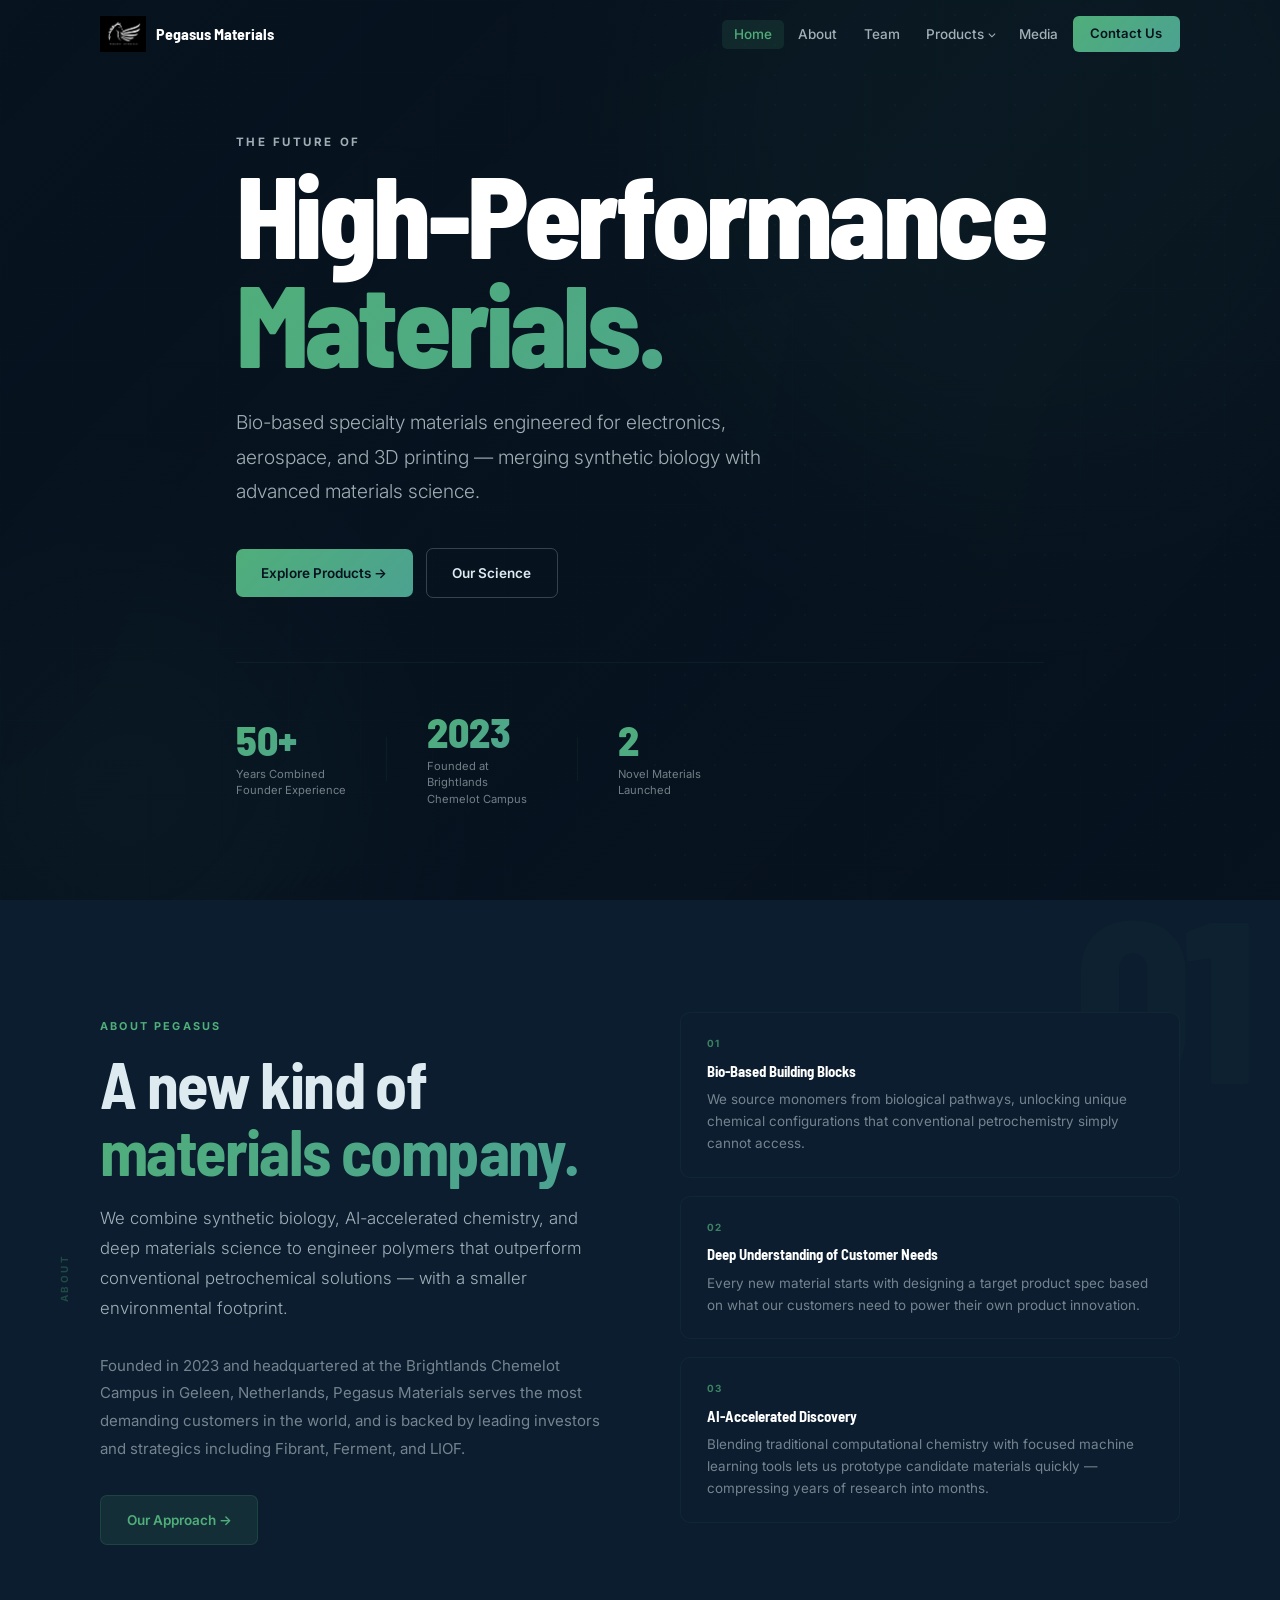
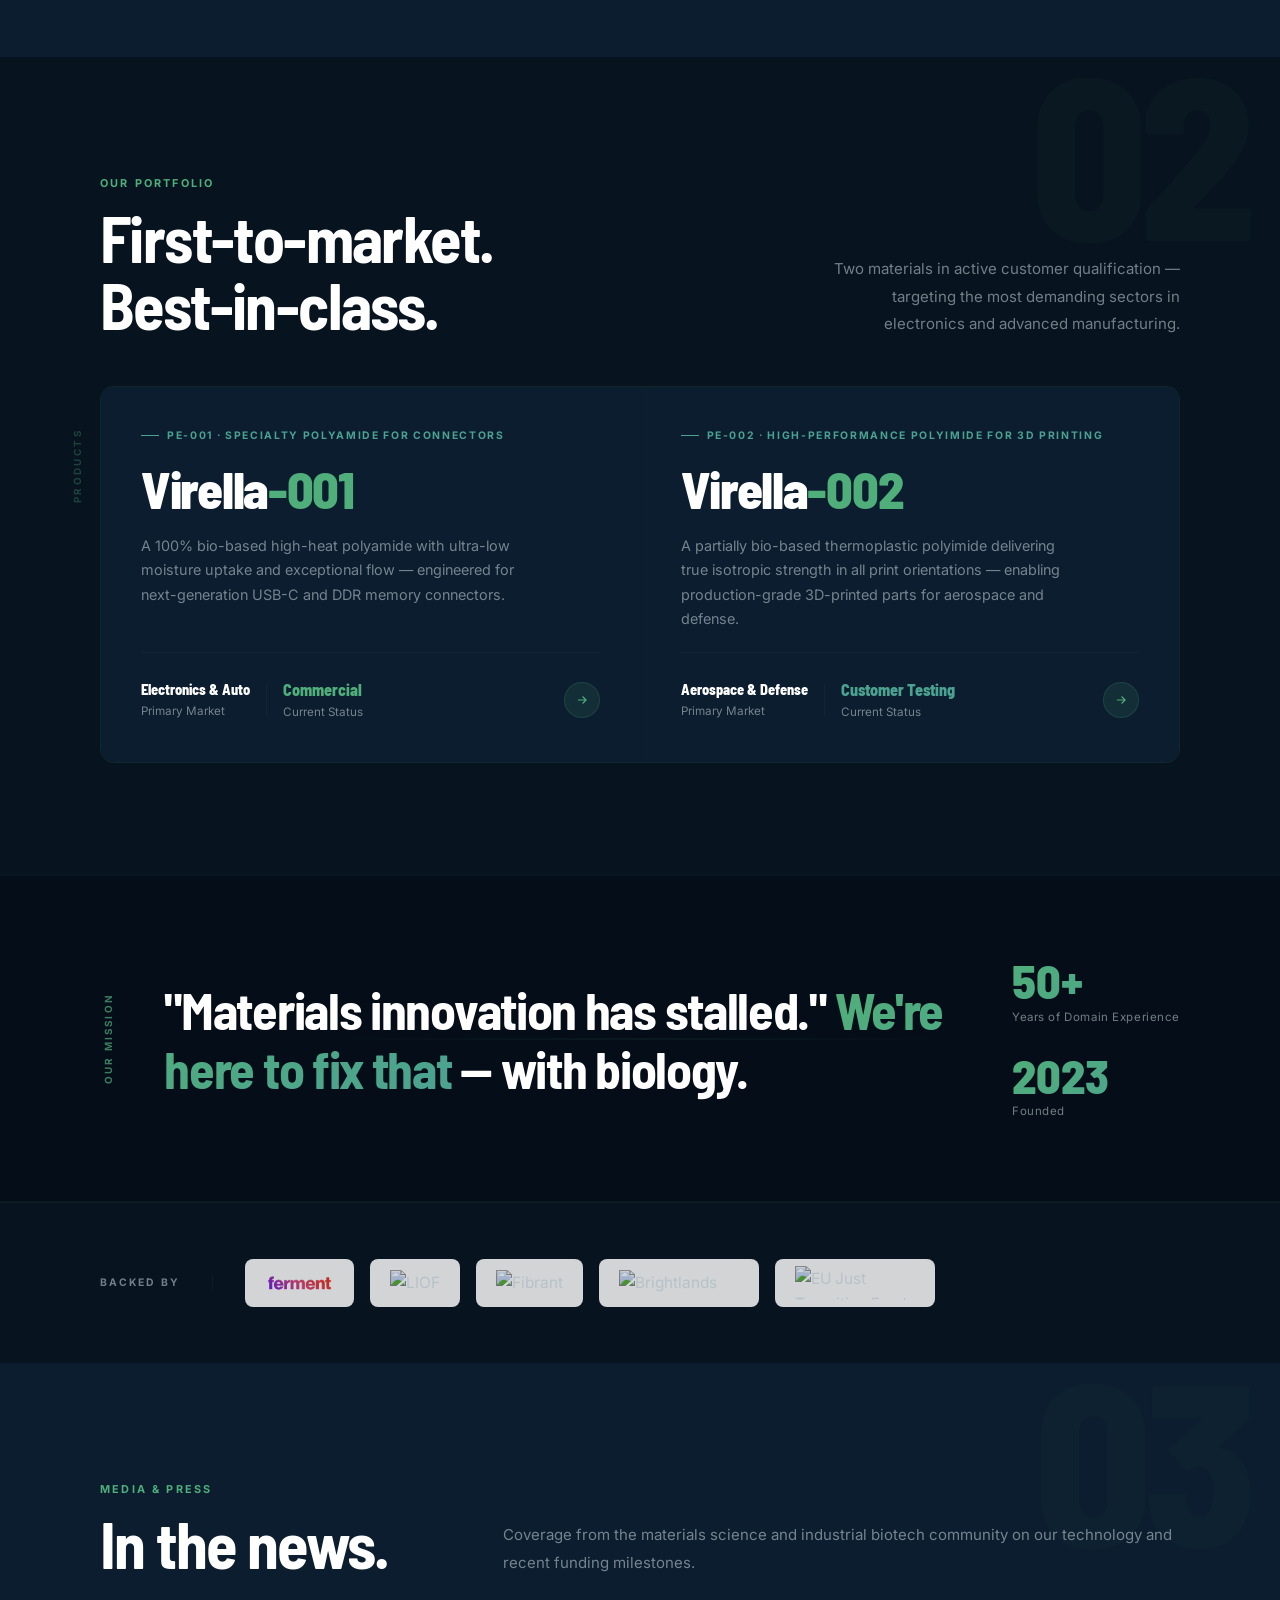
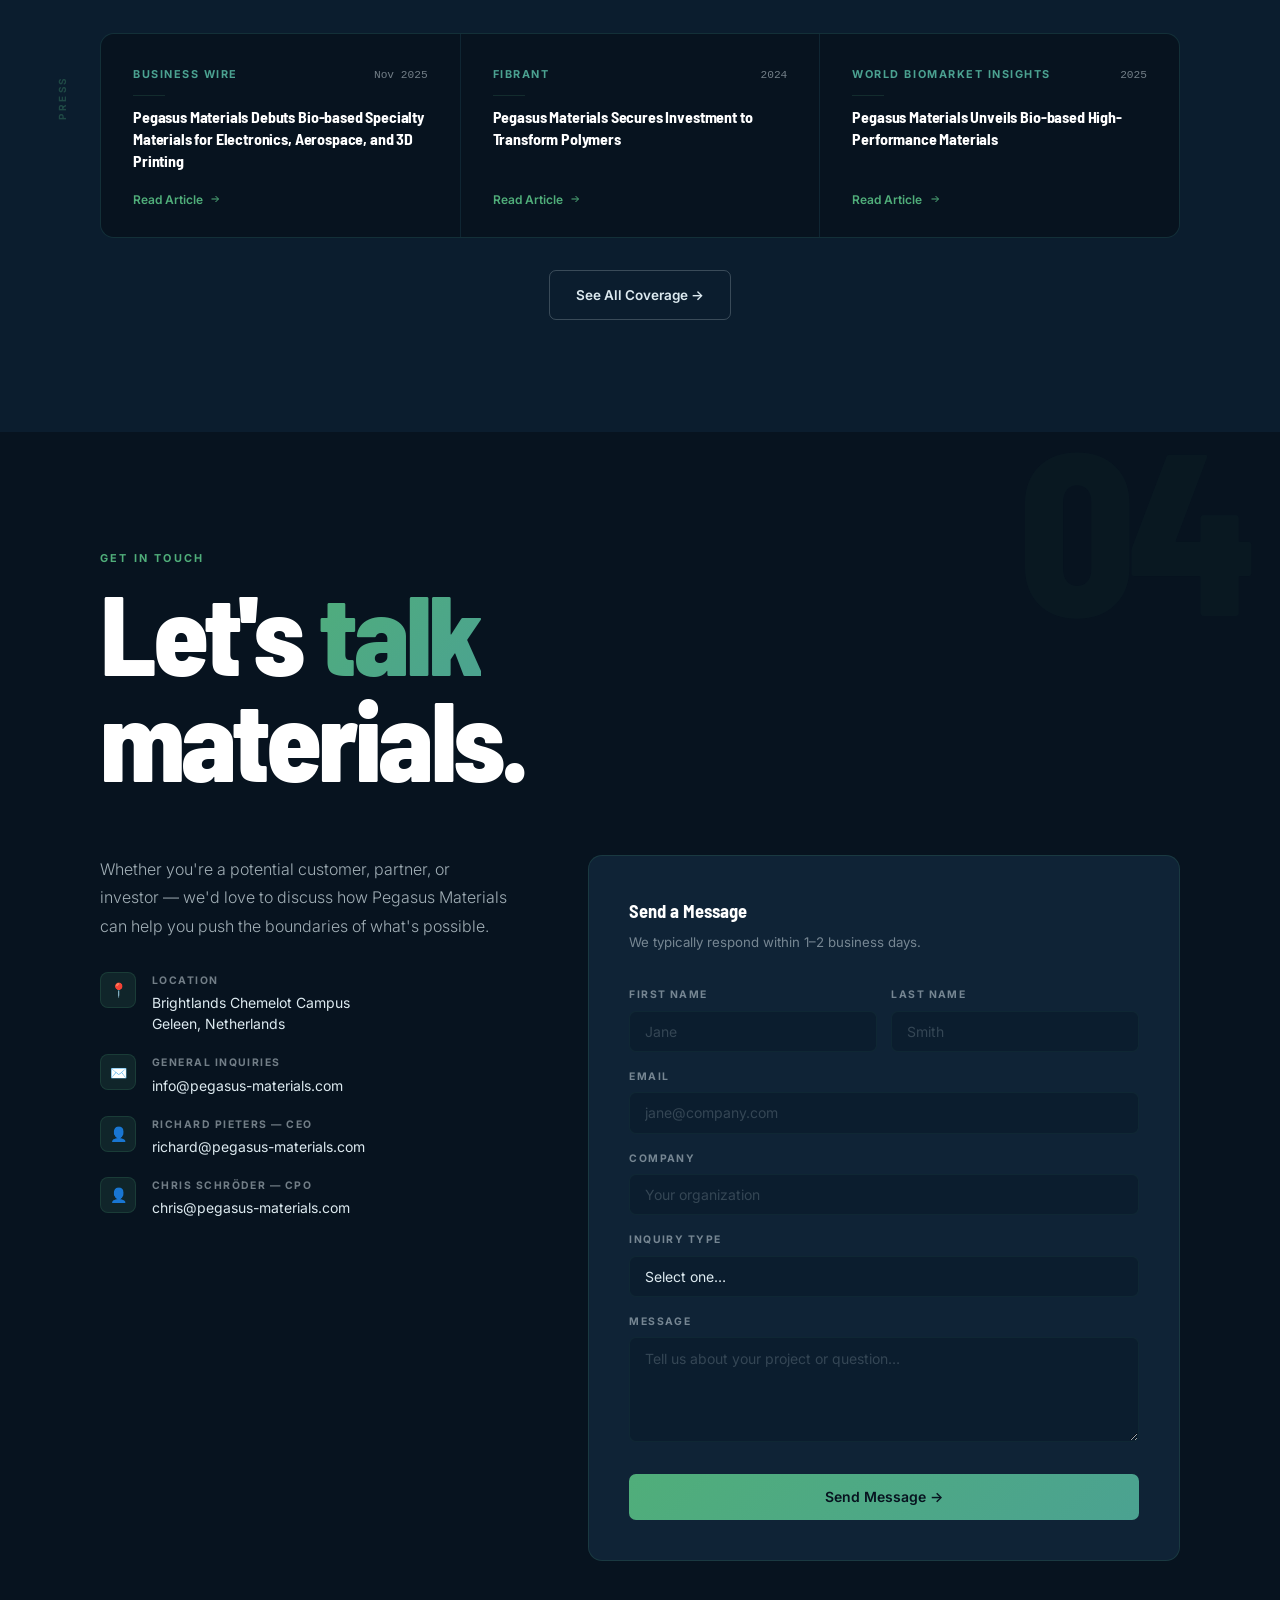
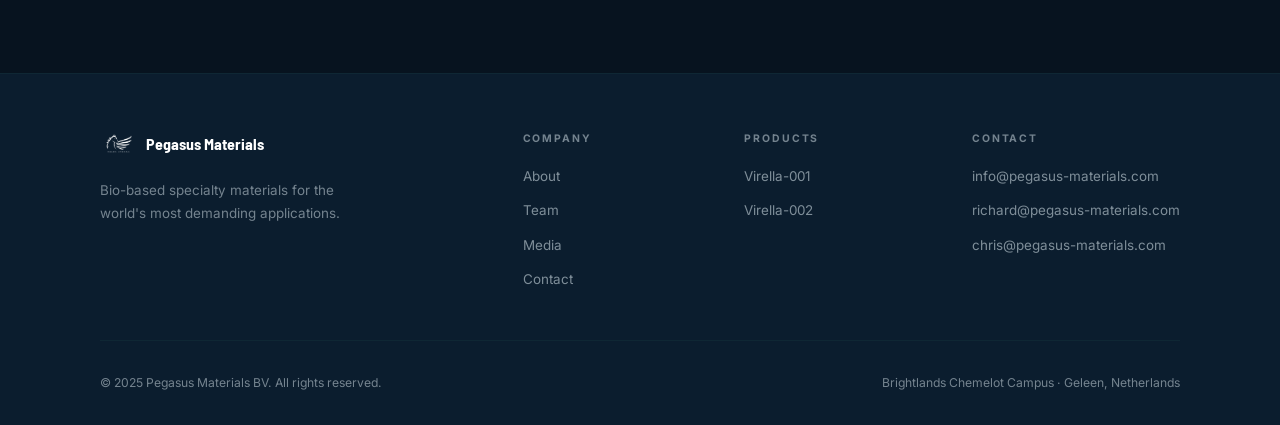
==== index.html @ 3e7108a5 "Initial commit — Pegasus Materials website Clean static site with organized assets/ structure: - 6 H" ====
<!DOCTYPE html>
<html lang="en">
<head>
  <meta charset="UTF-8">
  <meta name="viewport" content="width=device-width, initial-scale=1.0">
  <title>Pegasus Materials — Bio-based High-Performance Materials</title>
  <meta name="description" content="Pegasus Materials develops bio-based specialty materials for electronics, aerospace, and 3D printing — merging synthetic biology with advanced materials science.">
  <link rel="preconnect" href="https://fonts.googleapis.com">
  <link rel="preconnect" href="https://fonts.gstatic.com" crossorigin>
  <link href="https://fonts.googleapis.com/css2?family=Barlow+Semi+Condensed:wght@400;500;600;700;800&family=Inter:wght@300;400;500;600;700&display=swap" rel="stylesheet">
  <link rel="stylesheet" href="styles.css">
  <style>
    /* ── Hero ── */
    .hero {
      min-height: 100vh; display: flex; align-items: center;
      position: relative; overflow: hidden; padding: 6rem 0 3.5rem;
    }
    .hero-orb { position: absolute; border-radius: 50%; filter: blur(100px); opacity: 0.1; pointer-events: none; }
    .hero-orb-1 { width: 750px; height: 750px; background: var(--green); top: -240px; right: -120px; }
    .hero-orb-2 { width: 420px; height: 420px; background: var(--teal); bottom: -100px; left: -80px; }
    .hero-dots {
      position: absolute; right: 0; top: 0; width: 50%; height: 100%; opacity: 0.04;
      background-image: radial-gradient(circle, var(--green) 1.5px, transparent 1.5px);
      background-size: 30px 30px; pointer-events: none; z-index: 2;
    }
    .hero-content { position: relative; z-index: 3; }
    .hero-video {
      position: absolute; inset: 0; width: 100%; height: 100%;
      object-fit: cover; object-position: center;
      z-index: 0; pointer-events: none;
    }
    .hero-video-overlay {
      position: absolute; inset: 0;
      background: linear-gradient(135deg, rgba(7,19,31,0.82) 0%, rgba(7,19,31,0.60) 50%, rgba(7,19,31,0.78) 100%);
      z-index: 1; pointer-events: none;
    }
    .hero-eyebrow { display: flex; align-items: center; gap: 1rem; margin-bottom: 2.25rem; }
    .hero-divider { width: 36px; height: 1px; background: var(--border); }
    .hero-title { display: flex; flex-direction: column; gap: 0; margin-bottom: 1.75rem; }
    .hero-title-line1 { font-size: 0.72rem; font-weight: 700; letter-spacing: 0.22em; text-transform: uppercase; color: var(--muted-hi); margin-bottom: 0.4rem; }
    .hero-lead { max-width: 580px; margin-bottom: 2.5rem; }
    .hero-stats {
      display: flex; align-items: center; gap: 0;
      margin-top: 4rem; padding-top: 3rem; border-top: 1px solid var(--border-faint); flex-wrap: wrap;
    }
    .hstat { padding: 0 2.5rem; }
    .hstat:first-child { padding-left: 0; }
    .hstat-val {
      font-family: var(--fd); font-size: clamp(2rem, 3.5vw, 2.6rem); font-weight: 800; line-height: 1;
      background: linear-gradient(135deg, var(--green), var(--teal));
      -webkit-background-clip: text; -webkit-text-fill-color: transparent; background-clip: text;
    }
    .hstat-lbl { font-size: 0.7rem; color: var(--muted); margin-top: 0.35rem; line-height: 1.45; max-width: 110px; }
    .hstat-div { width: 1px; height: 44px; background: var(--border-faint); flex-shrink: 0; }
    /* ── About Teaser ── */
    .at-grid { display: grid; grid-template-columns: 1fr 1fr; gap: 5rem; align-items: start; }
    .at-lead-title { margin-top: 0.75rem; margin-bottom: 1.25rem; }
    .at-pillars { display: flex; flex-direction: column; gap: 1.1rem; }
    .at-pillar {
      padding: 1.4rem 1.6rem; background: var(--navy-mid);
      border: 1px solid var(--border-faint); border-radius: 10px; transition: background 0.25s, border-color 0.25s;
    }
    .at-pillar:hover { background: var(--navy-card); border-color: var(--border); }
    .at-pillar-num { font-size: 0.62rem; font-weight: 700; letter-spacing: 0.15em; color: var(--green); margin-bottom: 0.45rem; opacity: 0.7; }
    .at-pillar h4 { font-family: var(--fd); font-size: 0.92rem; font-weight: 700; color: var(--white); margin-bottom: 0.3rem; }
    .at-pillar p { font-size: 0.84rem; color: var(--muted); line-height: 1.65; }
    /* ── Mobile nav open ── */
    @media (max-width: 768px) {
      .nav-links.mobile-open {
        display: flex !important; flex-direction: column;
        position: absolute; top: 100%; left: 0; right: 0;
        background: rgba(7,19,31,0.98); backdrop-filter: blur(20px);
        border-top: 1px solid var(--border); border-bottom: 1px solid var(--border);
        padding: 1rem 2.5rem 1.5rem; gap: 0.1rem; z-index: 999;
      }
      .nav-links.mobile-open > li > a { padding: 0.5rem 0; }
      .nav-links.mobile-open .drop-menu {
        position: static; opacity: 1 !important; visibility: visible !important;
        transform: none !important; background: transparent; border: none;
        padding: 0.25rem 0 0.5rem 1rem; box-shadow: none;
      }
      .hstat { padding: 0.75rem 1.25rem; }
      .hstat:first-child { padding-left: 1.25rem; }
      .hstat-div { display: none; }
      .at-grid { grid-template-columns: 1fr; gap: 2.5rem; }
    }
  </style>
</head>
<body>

<!-- ── Navigation ── -->
<nav id="nav">
  <div class="nav-inner">
    <a href="index.html" class="nav-logo">
      <img src="assets/images/pegasus-logo.png" alt="Pegasus Materials">
      Pegasus Materials
    </a>
    <ul class="nav-links">
      <li><a href="index.html" class="active">Home</a></li>
      <li><a href="about.html">About</a></li>
      <li><a href="team.html">Team</a></li>
      <li class="nav-drop">
        <a href="#">Products</a>
        <div class="drop-menu">
          <a href="virella-001.html"><span class="drop-tag">PE-001</span><br>Virella-001 — Connector</a>
          <a href="virella-002.html"><span class="drop-tag">PE-002</span><br>Virella-002 — 3D Print</a>
        </div>
      </li>
      <li><a href="media.html">Media</a></li>
      <li><a href="#contact" class="nav-cta btn">Contact Us</a></li>
    </ul>
    <button id="nav-toggle" aria-label="Toggle navigation" aria-expanded="false">
      <span></span><span></span><span></span>
    </button>
  </div>
</nav>

<!-- ── Hero ── -->
<section class="hero" id="home">
  <!-- Hero video background -->
  <video class="hero-video" autoplay muted loop playsinline>
    <source src="assets/video/hero-video.mp4" type="video/mp4">
  </video>
  <div class="hero-video-overlay"></div>
  <!-- Keep orbs as fallback if video doesn't load -->
  <div class="hero-orb hero-orb-1"></div>
  <div class="hero-orb hero-orb-2"></div>
  <div class="hero-dots"></div>
  <div class="container hero-content">
    <div class="hero-title">
      <span class="hero-title-line1">The Future of</span>
      <span class="t-display white">High-Performance</span>
      <span class="t-display grad">Materials.</span>
    </div>
    <p class="t-lead hero-lead">Bio-based specialty materials engineered for electronics, aerospace, and 3D printing — merging synthetic biology with advanced materials science.</p>
    <div class="actions rev d1">
      <a href="virella-001.html" class="btn btn-primary">Explore Products →</a>
      <a href="about.html" class="btn btn-outline">Our Science</a>
    </div>
    <div class="hero-stats rev d2">
      <div class="hstat">
        <div class="hstat-val" data-count="50" data-suffix="+">50+</div>
        <div class="hstat-lbl">Years Combined Founder Experience</div>
      </div>
      <div class="hstat-div"></div>
      <div class="hstat">
        <div class="hstat-val">2023</div>
        <div class="hstat-lbl">Founded at Brightlands Chemelot Campus</div>
      </div>
      <div class="hstat-div"></div>
      <div class="hstat">
        <div class="hstat-val" data-count="2">2</div>
        <div class="hstat-lbl">Novel Materials Launched</div>
      </div>
    </div>
  </div>
</section>

<!-- ── About Teaser ── -->
<section class="section section-mid" id="about-teaser">
  <div class="sec-num">01</div>
  <div class="side-label">About</div>
  <div class="container">
    <div class="at-grid">
      <div class="rev">
        <span class="t-label">About Pegasus</span>
        <h2 class="t-h2 at-lead-title">A new kind of <br><span class="grad">materials company.</span></h2>
        <p class="t-lead" style="font-size:1.05rem;margin-bottom:1.75rem">We combine synthetic biology, AI-accelerated chemistry, and deep materials science to engineer polymers that outperform conventional petrochemical solutions — with a smaller environmental footprint.</p>
        <p class="t-body" style="margin-bottom:2rem">Founded in 2023 and headquartered at the Brightlands Chemelot Campus in Geleen, Netherlands, Pegasus Materials serves the most demanding customers in the world, and is backed by leading investors and strategics including Fibrant, Ferment, and LIOF.</p>
        <a href="about.html" class="btn btn-ghost">Our Approach →</a>
      </div>
      <div class="at-pillars">
        <div class="at-pillar rev d1">
          <div class="at-pillar-num">01</div>
          <h4>Bio-Based Building Blocks</h4>
          <p>We source monomers from biological pathways, unlocking unique chemical configurations that conventional petrochemistry simply cannot access.</p>
        </div>
        <div class="at-pillar rev d2">
          <div class="at-pillar-num">02</div>
          <h4>Deep Understanding of Customer Needs</h4>
          <p>Every new material starts with designing a target product spec based on what our customers need to power their own product innovation.</p>
        </div>
        <div class="at-pillar rev d3">
          <div class="at-pillar-num">03</div>
          <h4>AI-Accelerated Discovery</h4>
          <p>Blending traditional computational chemistry with focused machine learning tools lets us prototype candidate materials quickly — compressing years of research into months.</p>
        </div>
      </div>
    </div>
  </div>
</section>

<!-- ── Products Teaser ── -->
<section class="section" id="products">
  <div class="sec-num">02</div>
  <div class="side-label">Products</div>
  <div class="container">
    <div style="display:flex;align-items:flex-end;justify-content:space-between;gap:2rem;margin-bottom:3rem;flex-wrap:wrap">
      <div class="rev">
        <span class="t-label">Our Portfolio</span>
        <h2 class="t-h2" style="margin-top:0.6rem;color:var(--white)">First-to-market.<br>Best-in-class.</h2>
      </div>
      <p class="t-body rev d1" style="max-width:360px;text-align:right">Two materials in active customer qualification — targeting the most demanding sectors in electronics and advanced manufacturing.</p>
    </div>
    <div class="product-teaser-grid">
      <a href="virella-001.html" class="product-teaser-card rev d1">
        <div class="ptc-badge">PE-001 · Specialty Polyamide for Connectors</div>
        <div class="ptc-name">Virella<span class="num">-001</span></div>
        <p class="ptc-desc">A 100% bio-based high-heat polyamide with ultra-low moisture uptake and exceptional flow — engineered for next-generation USB-C and DDR memory connectors.</p>
        <div class="ptc-market">
          <div>
            <div class="ptc-market-val" style="font-size:0.9rem">Electronics &amp; Auto</div>
            <div class="ptc-market-lbl">Primary Market</div>
          </div>
          <div style="width:1px;height:2rem;background:var(--border-faint)"></div>
          <div>
            <div class="ptc-market-val" style="font-size:1rem;color:var(--green)">Commercial</div>
            <div class="ptc-market-lbl">Current Status</div>
          </div>
          <div class="ptc-arrow">
            <svg width="14" height="14" fill="none" stroke="currentColor" stroke-width="2" viewBox="0 0 24 24"><path d="M5 12h14M13 6l6 6-6 6"/></svg>
          </div>
        </div>
      </a>
      <a href="virella-002.html" class="product-teaser-card rev d2">
        <div class="ptc-badge">PE-002 · High-Performance Polyimide for 3D Printing</div>
        <div class="ptc-name">Virella<span class="num">-002</span></div>
        <p class="ptc-desc">A partially bio-based thermoplastic polyimide delivering true isotropic strength in all print orientations — enabling production-grade 3D-printed parts for aerospace and defense.</p>
        <div class="ptc-market">
          <div>
            <div class="ptc-market-val" style="font-size:0.9rem">Aerospace &amp; Defense</div>
            <div class="ptc-market-lbl">Primary Market</div>
          </div>
          <div style="width:1px;height:2rem;background:var(--border-faint)"></div>
          <div>
            <div class="ptc-market-val" style="font-size:1rem;color:var(--teal)">Customer Testing</div>
            <div class="ptc-market-lbl">Current Status</div>
          </div>
          <div class="ptc-arrow">
            <svg width="14" height="14" fill="none" stroke="currentColor" stroke-width="2" viewBox="0 0 24 24"><path d="M5 12h14M13 6l6 6-6 6"/></svg>
          </div>
        </div>
      </a>
    </div>
  </div>
</section>

<!-- ── Break Panel ── -->
<div class="break-panel">
  <div class="container">
    <div class="break-inner">
      <span class="break-kicker">Our Mission</span>
      <p class="break-quote">
        "Materials innovation has stalled." <em>We're here to fix that</em> — with biology.
      </p>
      <div class="break-meta">
        <div>
          <div class="break-stat-val">50+</div>
          <div class="break-stat-lbl">Years of Domain Experience</div>
        </div>
        <div>
          <div class="break-stat-val">2023</div>
          <div class="break-stat-lbl">Founded</div>
        </div>
      </div>
    </div>
  </div>
</div>

<!-- ── Partners ── -->
<section class="partners-section">
  <div class="container">
    <div class="partners-inner">
      <span class="partners-label">Backed By</span>
      <div class="partners-row">
        <a href="https://ferment.co" target="_blank" rel="noopener" class="partner-logo-wrap">
          <img src="assets/images/ferment-logo.png" alt="Ferment">
        </a>
        <a href="https://businessinlimburg.com" target="_blank" rel="noopener" class="partner-logo-wrap">
          <img src="https://businessinlimburg.com/application/themes/z_theme/assets/images/liof-logo.svg" alt="LIOF">
        </a>
        <a href="https://www.fibrant52.com" target="_blank" rel="noopener" class="partner-logo-wrap">
          <img src="https://www.fibrant52.com/Frontend/Images/FibrantLogo.png" alt="Fibrant">
        </a>
        <a href="https://www.brightlands.com" target="_blank" rel="noopener" class="partner-logo-wrap">
          <img src="https://www.brightlands.com/sites/default/themes/custom/brightlands/assets/images/brightlands-screen-180x48-black.svg" alt="Brightlands Chemelot">
        </a>
        <a href="https://just-transition.ec.europa.eu" target="_blank" rel="noopener" class="partner-logo-wrap">
          <img src="https://upload.wikimedia.org/wikipedia/commons/b/b7/Flag_of_Europe.svg" alt="EU Just Transition Fund" style="height:34px;width:auto">
        </a>
      </div>
    </div>
  </div>
</section>

<!-- ── Media Teaser ── -->
<section class="section section-mid" id="media-teaser">
  <div class="sec-num">03</div>
  <div class="side-label">Press</div>
  <div class="container">
    <div class="media-header rev">
      <div>
        <span class="t-label">Media &amp; Press</span>
        <h2 class="t-h2" style="margin-top:0.6rem;color:var(--white)">In the news.</h2>
      </div>
      <p class="t-body">Coverage from the materials science and industrial biotech community on our technology and recent funding milestones.</p>
    </div>
    <div class="media-grid">
      <a href="https://www.businesswire.com/news/home/20251120957112/en/Pegasus-Materials-Debuts-Bio-based-Specialty-Materials-for-Electronics-Aerospace-and-3D-Printing"
         target="_blank" rel="noopener" class="media-card rev d1">
        <div class="media-top">
          <span class="media-src">Business Wire</span>
          <span class="media-date">Nov 2025</span>
        </div>
        <div class="media-line"></div>
        <p class="media-hl">Pegasus Materials Debuts Bio-based Specialty Materials for Electronics, Aerospace, and 3D Printing</p>
        <span class="media-read">Read Article
          <svg width="12" height="12" fill="none" stroke="currentColor" stroke-width="2" viewBox="0 0 24 24"><path d="M5 12h14M13 6l6 6-6 6"/></svg>
        </span>
      </a>
      <a href="https://www.fibrant52.com/en/about/news/2024/Pegasus-Materials-Secures-Investment-to-Transform-Polymers"
         target="_blank" rel="noopener" class="media-card rev d2">
        <div class="media-top">
          <span class="media-src">Fibrant</span>
          <span class="media-date">2024</span>
        </div>
        <div class="media-line"></div>
        <p class="media-hl">Pegasus Materials Secures Investment to Transform Polymers</p>
        <span class="media-read">Read Article
          <svg width="12" height="12" fill="none" stroke="currentColor" stroke-width="2" viewBox="0 0 24 24"><path d="M5 12h14M13 6l6 6-6 6"/></svg>
        </span>
      </a>
      <a href="https://worldbiomarketinsights.com/pegasus-materials-unveils-bio-based-high-performance-materials/"
         target="_blank" rel="noopener" class="media-card rev d3">
        <div class="media-top">
          <span class="media-src">World Biomarket Insights</span>
          <span class="media-date">2025</span>
        </div>
        <div class="media-line"></div>
        <p class="media-hl">Pegasus Materials Unveils Bio-based High-Performance Materials</p>
        <span class="media-read">Read Article
          <svg width="12" height="12" fill="none" stroke="currentColor" stroke-width="2" viewBox="0 0 24 24"><path d="M5 12h14M13 6l6 6-6 6"/></svg>
        </span>
      </a>
    </div>
    <div class="media-see-all rev">
      <a href="media.html" class="btn btn-outline">See All Coverage →</a>
    </div>
  </div>
</section>

<!-- ── Contact ── -->
<section class="section" id="contact">
  <div class="sec-num">04</div>
  <div class="container">
    <div class="rev">
      <span class="t-label">Get In Touch</span>
      <h2 class="contact-giant" style="margin-top:0.5rem">Let's <em>talk</em><br>materials.</h2>
    </div>
    <div class="contact-grid">
      <div class="rev d1">
        <p class="t-lead" style="font-size:1rem;margin-bottom:2rem">Whether you're a potential customer, partner, or investor — we'd love to discuss how Pegasus Materials can help you push the boundaries of what's possible.</p>
        <div class="cinfo-list">
          <div class="cinfo">
            <div class="cinfo-icon">📍</div>
            <div>
              <div class="cinfo-lbl">Location</div>
              <div class="cinfo-val">Brightlands Chemelot Campus<br>Geleen, Netherlands</div>
            </div>
          </div>
          <div class="cinfo">
            <div class="cinfo-icon">✉️</div>
            <div>
              <div class="cinfo-lbl">General Inquiries</div>
              <div class="cinfo-val"><a href="mailto:info@pegasus-materials.com">info@pegasus-materials.com</a></div>
            </div>
          </div>
          <div class="cinfo">
            <div class="cinfo-icon">👤</div>
            <div>
              <div class="cinfo-lbl">Richard Pieters — CEO</div>
              <div class="cinfo-val"><a href="mailto:richard@pegasus-materials.com">richard@pegasus-materials.com</a></div>
            </div>
          </div>
          <div class="cinfo">
            <div class="cinfo-icon">👤</div>
            <div>
              <div class="cinfo-lbl">Chris Schröder — CPO</div>
              <div class="cinfo-val"><a href="mailto:chris@pegasus-materials.com">chris@pegasus-materials.com</a></div>
            </div>
          </div>
        </div>
      </div>
      <div class="form-wrap rev d2">
        <div id="contact-form-wrap">
          <h3>Send a Message</h3>
          <p class="form-sub">We typically respond within 1–2 business days.</p>
          <form id="contact-form">
            <div class="form-row">
              <div class="fgroup"><label>First Name</label><input type="text" name="fname" placeholder="Jane" required></div>
              <div class="fgroup"><label>Last Name</label><input type="text" name="lname" placeholder="Smith" required></div>
            </div>
            <div class="fgroup"><label>Email</label><input type="email" name="email" placeholder="jane@company.com" required></div>
            <div class="fgroup"><label>Company</label><input type="text" name="company" placeholder="Your organization"></div>
            <div class="fgroup">
              <label>Inquiry Type</label>
              <select name="type">
                <option value="">Select one…</option>
                <option>Product / Technical Inquiry</option>
                <option>Investment / Partnership</option>
                <option>Media / Press</option>
                <option>Other</option>
              </select>
            </div>
            <div class="fgroup"><label>Message</label><textarea name="message" placeholder="Tell us about your project or question…"></textarea></div>
            <button type="submit" class="btn btn-primary form-submit">Send Message →</button>
          </form>
        </div>
        <div id="form-success">
          <div class="check">✓</div>
          <h4>Message Received</h4>
          <p>Thanks for reaching out. We'll be in touch shortly.</p>
        </div>
      </div>
    </div>
  </div>
</section>

<!-- ── Footer ── -->
<footer>
  <div class="container">
    <div class="footer-top">
      <div class="footer-brand">
        <a href="index.html" class="footer-logo">
          <img src="assets/images/pegasus-logo.png" alt="Pegasus Materials">
          Pegasus Materials
        </a>
        <p>Bio-based specialty materials for the world's most demanding applications.</p>
      </div>
      <div class="footer-col">
        <h5>Company</h5>
        <ul>
          <li><a href="about.html">About</a></li>
          <li><a href="team.html">Team</a></li>
          <li><a href="media.html">Media</a></li>
          <li><a href="#contact">Contact</a></li>
        </ul>
      </div>
      <div class="footer-col">
        <h5>Products</h5>
        <ul>
          <li><a href="virella-001.html">Virella-001</a></li>
          <li><a href="virella-002.html">Virella-002</a></li>
        </ul>
      </div>
      <div class="footer-col">
        <h5>Contact</h5>
        <ul>
          <li><a href="mailto:info@pegasus-materials.com">info@pegasus-materials.com</a></li>
          <li><a href="mailto:richard@pegasus-materials.com">richard@pegasus-materials.com</a></li>
          <li><a href="mailto:chris@pegasus-materials.com">chris@pegasus-materials.com</a></li>
        </ul>
      </div>
    </div>
    <div class="footer-bottom">
      <span class="footer-copy">© 2025 Pegasus Materials BV. All rights reserved.</span>
      <span class="footer-geo">Brightlands Chemelot Campus · Geleen, Netherlands</span>
    </div>
  </div>
</footer>

<script src="scripts.js"></script>
<script>
  document.getElementById('contact-form').addEventListener('submit', function(e) {
    e.preventDefault();
    document.getElementById('contact-form-wrap').style.display = 'none';
    document.getElementById('form-success').style.display = 'block';
  });
</script>
</body>
</html>
---- styles.css ----
/* ═══════════════════════════════════════════════
   TOKENS
═══════════════════════════════════════════════ */
:root {
  --navy:       #07131f;
  --navy-mid:   #0b1d2e;
  --navy-card:  #0f2336;
  --navy-lift:  #132840;
  --green:      #50AE7A;
  --green-dim:  rgba(80,174,122,0.12);
  --teal:       #4BA291;
  --white:      #FFFFFF;
  --soft:       #ddeaf0;
  --muted:      rgba(221,234,240,0.5);
  --muted-hi:   rgba(221,234,240,0.72);
  --border:     rgba(80,174,122,0.16);
  --border-faint: rgba(80,174,122,0.07);
  --fd: 'Barlow Semi Condensed', sans-serif;
  --fb: 'Inter', sans-serif;
}

/* ═══════════════════════════════════════════════
   RESET
═══════════════════════════════════════════════ */
*, *::before, *::after { box-sizing: border-box; margin: 0; padding: 0; }
html { scroll-behavior: smooth; }
body {
  background: var(--navy);
  color: var(--soft);
  font-family: var(--fb);
  font-size: 15.5px;
  line-height: 1.65;
  overflow-x: hidden;
}
a { color: inherit; text-decoration: none; }
img { display: block; max-width: 100%; }

body::before {
  content: '';
  position: fixed; inset: 0; pointer-events: none; z-index: 0;
  background-image:
    linear-gradient(rgba(80,174,122,0.02) 1px, transparent 1px),
    linear-gradient(90deg, rgba(80,174,122,0.02) 1px, transparent 1px);
  background-size: 72px 72px;
}

/* ═══════════════════════════════════════════════
   TYPOGRAPHY UTILITIES
═══════════════════════════════════════════════ */
.t-display {
  font-family: var(--fd);
  font-size: clamp(3.5rem, 9vw, 7.5rem);
  font-weight: 800; line-height: 0.95; letter-spacing: -0.03em;
}
.t-h2 {
  font-family: var(--fd);
  font-size: clamp(2.25rem, 5vw, 4rem);
  font-weight: 700; line-height: 1.05; letter-spacing: -0.025em;
}
.t-h3 {
  font-family: var(--fd);
  font-size: clamp(1.35rem, 2.5vw, 1.9rem);
  font-weight: 600; letter-spacing: -0.02em;
}
.t-lead {
  font-size: clamp(1.05rem, 2vw, 1.2rem);
  font-weight: 300; line-height: 1.78; color: var(--muted-hi);
}
.t-body { font-size: 0.94rem; line-height: 1.85; color: var(--muted); }
.t-label {
  font-size: 0.68rem; font-weight: 700;
  letter-spacing: 0.2em; text-transform: uppercase; color: var(--green);
}
.accent  { color: var(--green); }
.teal    { color: var(--teal); }
.white   { color: var(--white); }
.muted   { color: var(--muted); }
.grad {
  background: linear-gradient(135deg, var(--green) 0%, var(--teal) 100%);
  -webkit-background-clip: text; -webkit-text-fill-color: transparent;
  background-clip: text;
}

/* ═══════════════════════════════════════════════
   LAYOUT
═══════════════════════════════════════════════ */
.container { max-width: 1160px; margin: 0 auto; padding: 0 2.5rem; }
.section { padding: 7rem 0; position: relative; z-index: 1; }
.section-mid { background: var(--navy-mid); }

.sec-num {
  position: absolute; top: -0.1em; right: 2rem;
  font-family: var(--fd); font-size: clamp(7rem, 18vw, 16rem);
  font-weight: 800; color: rgba(80,174,122,0.035);
  line-height: 1; pointer-events: none; user-select: none;
  letter-spacing: -0.04em; z-index: 0;
}
.side-label {
  position: absolute; left: 2.5rem; top: 50%;
  transform: translateY(-50%) rotate(-90deg);
  transform-origin: center center;
  font-size: 0.62rem; font-weight: 700; letter-spacing: 0.25em;
  text-transform: uppercase; color: rgba(80,174,122,0.3);
  white-space: nowrap; pointer-events: none;
}

/* ═══════════════════════════════════════════════
   BUTTONS
═══════════════════════════════════════════════ */
.btn {
  display: inline-flex; align-items: center; gap: 0.55rem;
  font-family: var(--fb); font-size: 0.845rem; font-weight: 600;
  padding: 0.8rem 1.6rem; border-radius: 7px;
  border: none; cursor: pointer;
  transition: transform 0.2s, box-shadow 0.2s, opacity 0.2s;
  white-space: nowrap; text-decoration: none;
}
.btn-primary {
  background: linear-gradient(135deg, var(--green) 0%, var(--teal) 100%);
  color: var(--navy);
}
.btn-primary:hover { transform: translateY(-2px); box-shadow: 0 10px 32px rgba(80,174,122,0.32); }
.btn-outline {
  background: transparent; color: var(--soft);
  border: 1px solid rgba(221,234,240,0.22);
}
.btn-outline:hover { border-color: rgba(221,234,240,0.45); background: rgba(221,234,240,0.04); }
.btn-ghost {
  background: var(--green-dim); color: var(--green);
  border: 1px solid var(--border);
}
.btn-ghost:hover { background: rgba(80,174,122,0.22); }
.actions { display: flex; gap: 0.8rem; flex-wrap: wrap; align-items: center; }

/* ═══════════════════════════════════════════════
   NAVIGATION
═══════════════════════════════════════════════ */
#nav {
  position: fixed; top: 0; width: 100%; z-index: 900;
  padding: 1rem 0;
  transition: all 0.35s ease;
  border-bottom: 1px solid transparent;
}
#nav.scrolled {
  background: rgba(7,19,31,0.97);
  backdrop-filter: blur(24px);
  border-color: var(--border);
}
#nav.solid {
  background: rgba(7,19,31,0.97);
  backdrop-filter: blur(24px);
  border-color: var(--border);
}
.nav-inner {
  max-width: 1160px; margin: 0 auto; padding: 0 2.5rem;
  display: flex; align-items: center; justify-content: space-between;
}
.nav-logo {
  display: flex; align-items: center; gap: 0.65rem;
  font-family: var(--fd); font-size: 1rem; font-weight: 700; color: var(--white);
}
.nav-logo img { height: 36px; width: auto; mix-blend-mode: screen; }
.footer-logo img { height: 30px; width: auto; mix-blend-mode: screen; }

.nav-links { display: flex; align-items: center; gap: 0.15rem; list-style: none; }
.nav-links > li > a {
  color: var(--muted-hi); font-size: 0.845rem; font-weight: 500;
  padding: 0.4rem 0.75rem; border-radius: 5px;
  transition: color 0.15s, background 0.15s;
}
.nav-links > li > a:hover,
.nav-links > li > a.active { color: var(--green); background: var(--green-dim); }

.nav-drop { position: relative; }
.nav-drop > a { display: flex; align-items: center; gap: 0.28rem; }
.nav-drop > a::after {
  content: ''; width: 4.5px; height: 4.5px;
  border-right: 1.5px solid currentColor; border-bottom: 1.5px solid currentColor;
  transform: rotate(45deg) translateY(-1px); transition: transform 0.2s;
}
.nav-drop:hover > a::after { transform: rotate(-135deg) translateY(-1px); }
.drop-menu {
  position: absolute; top: calc(100% + 0.6rem); left: 0; min-width: 215px;
  background: var(--navy-card); border: 1px solid var(--border);
  border-radius: 10px; padding: 0.45rem;
  opacity: 0; visibility: hidden; transform: translateY(-6px);
  transition: all 0.2s ease; backdrop-filter: blur(20px);
}
.nav-drop:hover .drop-menu { opacity: 1; visibility: visible; transform: translateY(0); }
.drop-menu a {
  display: block; padding: 0.6rem 0.85rem; border-radius: 6px;
  font-size: 0.835rem; color: var(--soft); transition: all 0.15s;
  line-height: 1.4;
}
.drop-menu a:hover { background: var(--green-dim); color: var(--green); }
.drop-tag { font-size: 0.65rem; color: var(--teal); font-weight: 700; letter-spacing: 0.09em; text-transform: uppercase; }
.nav-cta {
  font-family: var(--fb) !important; font-size: 0.82rem !important;
  font-weight: 600 !important;
  background: linear-gradient(135deg, var(--green), var(--teal)) !important;
  color: var(--navy) !important; padding: 0.45rem 1.1rem !important;
  border-radius: 6px !important;
}
#nav-toggle {
  display: none; flex-direction: column; gap: 5px;
  background: none; border: none; cursor: pointer; padding: 0.4rem;
}
#nav-toggle span { display: block; width: 22px; height: 2px; background: var(--soft); border-radius: 2px; transition: all 0.3s; }

/* ═══════════════════════════════════════════════
   PAGE HERO (inner pages)
═══════════════════════════════════════════════ */
.page-hero {
  padding: 9rem 0 5rem;
  position: relative; z-index: 1; overflow: hidden;
  border-bottom: 1px solid var(--border-faint);
}
.page-hero-orb {
  position: absolute; border-radius: 50%;
  filter: blur(90px); opacity: 0.08; pointer-events: none;
}
.page-hero-orb-1 { width: 600px; height: 600px; background: var(--green); top: -200px; right: -100px; }
.page-hero-orb-2 { width: 350px; height: 350px; background: var(--teal); bottom: -100px; left: -50px; }
.page-hero-dots {
  position: absolute; right: 0; top: 0; width: 40%; height: 100%;
  opacity: 0.04;
  background-image: radial-gradient(circle, var(--green) 1.5px, transparent 1.5px);
  background-size: 30px 30px; pointer-events: none;
}
.page-hero-eyebrow { margin-bottom: 1.25rem; }
.page-hero h1 { color: var(--white); margin-bottom: 1rem; }
.page-hero p { max-width: 560px; }

/* ═══════════════════════════════════════════════
   BREAK PANELS
═══════════════════════════════════════════════ */
.break-panel {
  background: #050e18;
  border-top: 1px solid var(--border-faint);
  border-bottom: 1px solid var(--border-faint);
  padding: 5rem 0; position: relative; z-index: 1; overflow: hidden;
}
.break-panel::before {
  content: ''; position: absolute; left: 50%; top: 50%; transform: translate(-50%,-50%);
  width: 600px; height: 1px;
  background: linear-gradient(90deg, transparent, rgba(80,174,122,0.15), transparent);
}
.break-inner { display: flex; align-items: center; gap: 3rem; flex-wrap: wrap; }
.break-kicker {
  font-size: 0.62rem; font-weight: 700; letter-spacing: 0.22em;
  text-transform: uppercase; color: var(--green);
  writing-mode: vertical-rl; text-orientation: mixed;
  transform: rotate(180deg); white-space: nowrap; flex-shrink: 0; opacity: 0.7;
}
.break-quote {
  font-family: var(--fd);
  font-size: clamp(1.7rem, 4.5vw, 3.25rem);
  font-weight: 700; line-height: 1.12; letter-spacing: -0.025em;
  color: var(--white); flex: 1; min-width: 280px;
}
.break-quote em {
  font-style: normal;
  background: linear-gradient(135deg, var(--green), var(--teal));
  -webkit-background-clip: text; -webkit-text-fill-color: transparent;
  background-clip: text;
}
.break-meta { display: flex; flex-direction: column; gap: 1.5rem; flex-shrink: 0; }
.break-stat-val {
  font-family: var(--fd); font-size: 3rem; font-weight: 800;
  background: linear-gradient(135deg, var(--green), var(--teal));
  -webkit-background-clip: text; -webkit-text-fill-color: transparent;
  background-clip: text; line-height: 1;
}
.break-stat-lbl { font-size: 0.72rem; color: var(--muted); letter-spacing: 0.05em; margin-top: 0.2rem; }

/* ═══════════════════════════════════════════════
   PARTNERS STRIP
═══════════════════════════════════════════════ */
.partners-section {
  padding: 3.5rem 0; border-top: 1px solid var(--border-faint);
  position: relative; z-index: 1;
}
.partners-inner { display: flex; align-items: center; gap: 2rem; flex-wrap: wrap; }
.partners-label {
  font-size: 0.65rem; font-weight: 700; letter-spacing: 0.2em;
  text-transform: uppercase; color: var(--muted); white-space: nowrap;
  padding-right: 2rem; border-right: 1px solid var(--border-faint);
}
.partners-row { display: flex; align-items: center; gap: 1rem; flex-wrap: wrap; flex: 1; }
.partner-logo-wrap {
  background: #fff;
  border-radius: 8px; padding: 0.55rem 1.25rem;
  display: flex; align-items: center; justify-content: center;
  height: 48px; transition: opacity 0.2s, transform 0.2s;
  opacity: 0.82;
}
.partner-logo-wrap:hover { opacity: 1; transform: translateY(-1px); }
.partner-logo-wrap img { height: 26px; width: auto; max-width: 120px; object-fit: contain; }
.partner-logo-text {
  background: var(--navy-card); border: 1px solid var(--border-faint);
  border-radius: 8px; padding: 0.55rem 1.25rem; height: 48px;
  display: flex; align-items: center; justify-content: center;
  font-family: var(--fd); font-weight: 700; font-size: 0.88rem;
  color: var(--soft); opacity: 0.55; transition: opacity 0.2s;
}
.partner-logo-text:hover { opacity: 0.9; }

/* ═══════════════════════════════════════════════
   ABOUT
═══════════════════════════════════════════════ */
.about-top {
  display: grid; grid-template-columns: 1fr 2fr;
  gap: 4rem; margin-bottom: 5rem; align-items: start;
}
.about-num {
  font-family: var(--fd); font-size: 7rem; font-weight: 800;
  line-height: 1; color: rgba(80,174,122,0.06); letter-spacing: -0.04em;
  margin-top: -1rem;
}
.about-lead {
  font-family: var(--fd);
  font-size: clamp(1.4rem, 3vw, 2.1rem);
  font-weight: 600; line-height: 1.3; letter-spacing: -0.02em;
  color: var(--white); margin-bottom: 2rem;
}
.about-lead em { font-style: normal; color: var(--green); }
.about-body-grid { display: grid; grid-template-columns: 1fr 1fr; gap: 1.5rem 3rem; }
.about-body p { font-size: 0.92rem; line-height: 1.85; color: var(--muted); }
.pillars-row {
  display: grid; grid-template-columns: repeat(4,1fr); gap: 1px;
  background: var(--border-faint);
  border: 1px solid var(--border-faint); border-radius: 14px; overflow: hidden;
}
.pillar {
  background: var(--navy-mid); padding: 2rem 1.75rem;
  transition: background 0.25s;
}
.pillar:hover { background: var(--navy-card); }
.pillar-num { font-family: var(--fd); font-size: 0.68rem; font-weight: 700; color: var(--green); letter-spacing: 0.1em; margin-bottom: 1.25rem; opacity: 0.7; }
.pillar-icon { font-size: 1.5rem; margin-bottom: 0.9rem; }
.pillar h4 { font-family: var(--fd); font-size: 1rem; font-weight: 700; color: var(--white); margin-bottom: 0.6rem; letter-spacing: -0.01em; }
.pillar p { font-size: 0.84rem; color: var(--muted); line-height: 1.65; }

/* ═══════════════════════════════════════════════
   PROCESS
═══════════════════════════════════════════════ */
.process-section { padding: 5.5rem 0; background: var(--navy-mid); position: relative; z-index: 1; }
.process-header { display: flex; align-items: flex-end; justify-content: space-between; gap: 2rem; margin-bottom: 4rem; }
.process-header p { max-width: 380px; font-size: 0.9rem; color: var(--muted); text-align: right; }
.process-steps { display: grid; grid-template-columns: repeat(5,1fr); gap: 0; position: relative; }
.process-steps::before {
  content: ''; position: absolute; top: 22px; left: 5%; right: 5%; height: 1px;
  background: linear-gradient(90deg, var(--green), var(--teal)); opacity: 0.2;
}
.pstep { padding: 0 1rem; text-align: center; }
.pstep-dot {
  width: 45px; height: 45px; border-radius: 50%;
  background: var(--navy); border: 1.5px solid rgba(80,174,122,0.5);
  display: flex; align-items: center; justify-content: center;
  margin: 0 auto 1.25rem; position: relative; z-index: 1;
}
.pstep-dot span { font-family: var(--fd); font-size: 0.78rem; font-weight: 700; color: var(--green); }
.pstep-title { font-family: var(--fd); font-size: 0.9rem; font-weight: 700; color: var(--white); margin-bottom: 0.3rem; }
.pstep-dur { font-size: 0.7rem; color: var(--teal); font-weight: 600; letter-spacing: 0.05em; }
.pstep-desc { font-size: 0.79rem; color: var(--muted); margin-top: 0.6rem; line-height: 1.55; }

/* ═══════════════════════════════════════════════
   TEAM
═══════════════════════════════════════════════ */
.team-header { display: grid; grid-template-columns: 1fr 2fr; gap: 4rem; margin-bottom: 3.5rem; align-items: end; }
.team-grid { display: grid; grid-template-columns: repeat(4,1fr); gap: 1px; background: var(--border-faint); border-radius: 14px; overflow: hidden; border: 1px solid var(--border-faint); }
.team-card { background: var(--navy-mid); overflow: hidden; cursor: pointer; transition: background 0.3s; }
.team-card:not(.ghost):hover { background: var(--navy-card); }
.team-card.ghost { cursor: default; opacity: 0.3; }
.tc-photo { width: 100%; aspect-ratio: 3/4; object-fit: cover; object-position: center top; display: block; }
.tc-placeholder { width: 100%; aspect-ratio: 3/4; background: var(--navy-lift); display: flex; align-items: center; justify-content: center; }
.tc-placeholder svg { width: 44px; height: 44px; opacity: 0.15; }
.tc-info { padding: 1.35rem 1.5rem 1.5rem; border-top: 1px solid var(--border-faint); }
.tc-index { font-size: 0.62rem; font-weight: 700; letter-spacing: 0.15em; color: var(--green); margin-bottom: 0.5rem; opacity: 0.7; }
.tc-name { font-family: var(--fd); font-size: 1.05rem; font-weight: 700; color: var(--white); line-height: 1.2; margin-bottom: 0.25rem; }
.tc-role { font-size: 0.75rem; font-weight: 600; color: var(--teal); text-transform: uppercase; letter-spacing: 0.07em; }
.tc-cta { display: inline-flex; align-items: center; gap: 0.35rem; font-size: 0.73rem; color: var(--green); font-weight: 600; margin-top: 0.85rem; opacity: 0; transition: opacity 0.2s; }
.team-card:hover .tc-cta { opacity: 1; }

/* Modal */
#modal { display: none; position: fixed; inset: 0; z-index: 1000; background: rgba(5,14,24,0.88); backdrop-filter: blur(14px); align-items: center; justify-content: center; padding: 2rem; }
#modal.open { display: flex; }
.modal-box { background: var(--navy-card); border: 1px solid var(--border); border-radius: 16px; max-width: 640px; width: 100%; overflow: hidden; position: relative; animation: pop 0.28s cubic-bezier(0.34,1.56,0.64,1); }
@keyframes pop { from { opacity:0; transform: scale(0.93) translateY(14px); } to { opacity:1; transform: scale(1) translateY(0); } }
.modal-head { display: flex; gap: 1.5rem; padding: 2rem; align-items: flex-start; background: var(--navy-lift); border-bottom: 1px solid var(--border-faint); }
.modal-img { width: 88px; height: 88px; border-radius: 10px; object-fit: cover; object-position: center top; flex-shrink: 0; }
.modal-img-ph { width: 88px; height: 88px; border-radius: 10px; flex-shrink: 0; background: var(--navy-mid); display: flex; align-items: center; justify-content: center; }
.m-name { font-family: var(--fd); font-size: 1.45rem; font-weight: 700; color: var(--white); margin-bottom: 0.2rem; letter-spacing: -0.02em; }
.m-role { font-size: 0.72rem; font-weight: 700; color: var(--teal); text-transform: uppercase; letter-spacing: 0.12em; margin-bottom: 0.85rem; }
.m-contact { display: flex; flex-direction: column; gap: 0.2rem; }
.m-contact a { font-size: 0.8rem; color: var(--muted); transition: color 0.18s; }
.m-contact a:hover { color: var(--green); }
.modal-body { padding: 1.75rem 2rem 2rem; }
.modal-bio p { font-size: 0.91rem; color: var(--muted); line-height: 1.85; margin-bottom: 0.95rem; }
.modal-bio p:last-child { margin-bottom: 0; }
.modal-close { position: absolute; top: 1.1rem; right: 1.1rem; width: 28px; height: 28px; border-radius: 50%; background: rgba(221,234,240,0.08); border: none; color: var(--soft); font-size: 0.85rem; display: flex; align-items: center; justify-content: center; cursor: pointer; transition: background 0.18s; }
.modal-close:hover { background: rgba(221,234,240,0.16); }

/* ═══════════════════════════════════════════════
   PRODUCT PAGES
═══════════════════════════════════════════════ */
.product-watermark { position: absolute; bottom: -0.15em; left: -0.05em; font-family: var(--fd); font-weight: 800; font-size: clamp(8rem, 22vw, 18rem); line-height: 1; color: rgba(80,174,122,0.03); letter-spacing: -0.04em; pointer-events: none; user-select: none; }
.product-kicker { display: inline-flex; align-items: center; gap: 0.6rem; font-size: 0.65rem; font-weight: 700; letter-spacing: 0.2em; text-transform: uppercase; color: var(--teal); margin-bottom: 1.1rem; }
.product-kicker::before { content: ''; width: 24px; height: 1px; background: var(--teal); flex-shrink: 0; }
.product-title-wrap { display: flex; align-items: baseline; gap: 0.4em; flex-wrap: wrap; margin-bottom: 1.5rem; }
.product-eyename { font-family: var(--fd); font-size: clamp(0.9rem, 2vw, 1.1rem); font-weight: 500; color: var(--muted-hi); letter-spacing: 0.05em; text-transform: uppercase; }
.product-name { font-family: var(--fd); font-size: clamp(3rem, 8vw, 6.5rem); font-weight: 800; line-height: 0.9; letter-spacing: -0.03em; color: var(--white); }
.product-name .num { color: var(--green); }
.product-intro { margin-bottom: 4.5rem; }
.product-market { display: inline-flex; align-items: baseline; gap: 0.5rem; margin: 1.25rem 0; }
.product-market-val { font-family: var(--fd); font-size: 1.75rem; font-weight: 800; color: var(--white); letter-spacing: -0.02em; }
.product-market-lbl { font-size: 0.78rem; color: var(--muted); letter-spacing: 0.04em; }
.product-market-sep { width: 1px; height: 1.5rem; background: var(--border); align-self: center; margin: 0 0.25rem; }
.product-grid { display: grid; grid-template-columns: 1fr 1fr; gap: 5rem; align-items: start; }
.props { display: flex; flex-direction: column; gap: 0; margin: 1.75rem 0; }
.prop { display: flex; align-items: flex-start; gap: 0.9rem; padding: 0.85rem 0; border-bottom: 1px solid var(--border-faint); }
.prop:last-child { border-bottom: none; }
.prop-num { font-size: 0.62rem; font-weight: 700; color: var(--green); font-family: var(--fd); opacity: 0.6; flex-shrink: 0; min-width: 1.5rem; padding-top: 0.2rem; }
.prop-text { font-size: 0.9rem; color: var(--soft); line-height: 1.5; }
.prop-text strong { color: var(--white); }
.tags { display: flex; flex-wrap: wrap; gap: 0.4rem; margin-top: 1.25rem; }
.tag { background: rgba(80,174,122,0.07); border: 1px solid rgba(80,174,122,0.15); border-radius: 5px; padding: 0.26rem 0.65rem; font-size: 0.76rem; color: var(--muted-hi); }

/* Chart */
.chart-box { background: var(--navy-lift); border: 1px solid var(--border-faint); border-radius: 12px; padding: 1.75rem; position: sticky; top: 6rem; }
.chart-label { font-family: var(--fd); font-size: 0.68rem; font-weight: 700; color: var(--muted); text-align: center; text-transform: uppercase; letter-spacing: 0.14em; margin-bottom: 1.5rem; display: flex; align-items: center; gap: 0.75rem; justify-content: center; }
.chart-label::before, .chart-label::after { content: ''; flex: 1; height: 1px; background: var(--border-faint); }
.chart-canvas { position: relative; height: 295px; }
.chart-note { font-size: 0.7rem; color: var(--muted); text-align: center; margin-top: 0.85rem; opacity: 0.7; }
.specs-box { background: var(--navy-lift); border: 1px solid var(--border-faint); border-radius: 12px; overflow: hidden; margin-top: 1.25rem; }
.specs-head { padding: 1rem 1.5rem; border-bottom: 1px solid var(--border-faint); font-family: var(--fd); font-size: 0.68rem; font-weight: 700; color: var(--muted); text-transform: uppercase; letter-spacing: 0.14em; }
.specs-table { width: 100%; border-collapse: collapse; }
.specs-table th { text-align: left; font-size: 0.68rem; font-weight: 700; letter-spacing: 0.1em; text-transform: uppercase; color: var(--muted); padding: 0.7rem 1.2rem; border-bottom: 1px solid var(--border-faint); }
.specs-table td { padding: 0.65rem 1.2rem; font-size: 0.845rem; color: var(--soft); border-bottom: 1px solid var(--border-faint); }
.specs-table tr:last-child td { border-bottom: none; }
.specs-table .hi { color: var(--green); font-weight: 700; }
.specs-table tbody tr:hover td { background: rgba(80,174,122,0.04); }

/* ═══════════════════════════════════════════════
   PRODUCT TEASERS (home page cards)
═══════════════════════════════════════════════ */
.product-teaser-grid { display: grid; grid-template-columns: 1fr 1fr; gap: 1px; background: var(--border-faint); border-radius: 14px; overflow: hidden; border: 1px solid var(--border-faint); }
.product-teaser-card { background: var(--navy-mid); padding: 2.5rem; transition: background 0.25s; display: flex; flex-direction: column; gap: 1.25rem; text-decoration: none; }
.product-teaser-card:hover { background: var(--navy-card); }
.ptc-badge { display: inline-flex; align-items: center; gap: 0.5rem; font-size: 0.65rem; font-weight: 700; letter-spacing: 0.16em; text-transform: uppercase; color: var(--teal); }
.ptc-badge::before { content: ''; width: 18px; height: 1px; background: var(--teal); }
.ptc-name { font-family: var(--fd); font-size: clamp(2rem, 5vw, 3.25rem); font-weight: 800; line-height: 0.95; letter-spacing: -0.025em; color: var(--white); }
.ptc-name .num { color: var(--green); }
.ptc-desc { font-size: 0.9rem; color: var(--muted); line-height: 1.7; max-width: 400px; }
.ptc-market { display: flex; align-items: center; gap: 1rem; margin-top: auto; padding-top: 1.5rem; border-top: 1px solid var(--border-faint); }
.ptc-market-val { font-family: var(--fd); font-size: 1.4rem; font-weight: 800; color: var(--white); }
.ptc-market-lbl { font-size: 0.73rem; color: var(--muted); }
.ptc-arrow { margin-left: auto; width: 36px; height: 36px; border-radius: 50%; background: var(--green-dim); border: 1px solid var(--border); display: flex; align-items: center; justify-content: center; color: var(--green); transition: background 0.2s, transform 0.2s; }
.product-teaser-card:hover .ptc-arrow { background: var(--green); color: var(--navy); transform: translateX(2px); }

/* ═══════════════════════════════════════════════
   MEDIA
═══════════════════════════════════════════════ */
.media-header { display: grid; grid-template-columns: 1fr 2fr; gap: 4rem; margin-bottom: 3.5rem; align-items: end; }
.media-grid { display: grid; grid-template-columns: repeat(3,1fr); gap: 1px; background: var(--border-faint); border-radius: 14px; overflow: hidden; border: 1px solid var(--border-faint); }
.media-card { background: var(--navy); padding: 2rem 2rem 1.75rem; display: flex; flex-direction: column; gap: 0.65rem; text-decoration: none; transition: background 0.25s; }
.media-card:hover { background: var(--navy-card); }
.media-top { display: flex; align-items: flex-start; justify-content: space-between; gap: 1rem; }
.media-src { font-size: 0.68rem; font-weight: 700; letter-spacing: 0.14em; text-transform: uppercase; color: var(--teal); }
.media-date { font-size: 0.7rem; color: var(--muted); font-family: 'Courier New', monospace; }
.media-line { width: 32px; height: 1px; background: var(--border); }
.media-hl { font-family: var(--fd); font-size: 1rem; font-weight: 700; color: var(--white); line-height: 1.35; flex: 1; letter-spacing: -0.01em; }
.media-read { display: inline-flex; align-items: center; gap: 0.4rem; font-size: 0.75rem; color: var(--green); font-weight: 600; margin-top: 0.5rem; }
.media-read svg { transition: transform 0.2s; }
.media-card:hover .media-read svg { transform: translateX(3px); }
.media-see-all { text-align: center; margin-top: 2rem; }

/* ═══════════════════════════════════════════════
   CONTACT
═══════════════════════════════════════════════ */
.contact-giant { font-family: var(--fd); font-size: clamp(3rem, 9vw, 7rem); font-weight: 800; line-height: 0.95; letter-spacing: -0.035em; color: var(--white); margin-bottom: 0.2em; }
.contact-giant em { font-style: normal; background: linear-gradient(135deg, var(--green), var(--teal)); -webkit-background-clip: text; -webkit-text-fill-color: transparent; background-clip: text; }
.contact-grid { display: grid; grid-template-columns: 1fr 1.45fr; gap: 5rem; align-items: start; margin-top: 4rem; }
.cinfo-list { display: flex; flex-direction: column; gap: 1.25rem; margin-top: 2rem; }
.cinfo { display: flex; gap: 1rem; align-items: flex-start; }
.cinfo-icon { width: 36px; height: 36px; border-radius: 8px; flex-shrink: 0; background: var(--green-dim); border: 1px solid var(--border); display: flex; align-items: center; justify-content: center; font-size: 0.875rem; }
.cinfo-lbl { font-size: 0.65rem; font-weight: 700; letter-spacing: 0.14em; text-transform: uppercase; color: var(--muted); margin-bottom: 0.2rem; }
.cinfo-val { font-size: 0.875rem; color: var(--soft); line-height: 1.5; }
.cinfo-val a { color: var(--soft); transition: color 0.18s; }
.cinfo-val a:hover { color: var(--green); }
.form-wrap { background: var(--navy-card); border: 1px solid var(--border); border-radius: 14px; padding: 2.5rem; }
.form-wrap h3 { font-family: var(--fd); font-size: 1.15rem; font-weight: 700; color: var(--white); margin-bottom: 0.4rem; }
.form-sub { font-size: 0.83rem; color: var(--muted); margin-bottom: 2rem; }
.form-row { display: grid; grid-template-columns: 1fr 1fr; gap: 0.9rem; }
.fgroup { margin-bottom: 1rem; }
.fgroup label { display: block; font-size: 0.65rem; font-weight: 700; letter-spacing: 0.14em; text-transform: uppercase; color: var(--muted); margin-bottom: 0.45rem; }
.fgroup input, .fgroup textarea, .fgroup select { width: 100%; background: var(--navy-mid); border: 1px solid var(--border-faint); border-radius: 7px; padding: 0.7rem 0.9rem; color: var(--soft); font-family: var(--fb); font-size: 0.875rem; transition: border-color 0.2s; outline: none; -webkit-appearance: none; }
.fgroup input:focus, .fgroup textarea:focus, .fgroup select:focus { border-color: var(--green); }
.fgroup input::placeholder, .fgroup textarea::placeholder { color: rgba(221,234,240,0.2); }
.fgroup textarea { min-height: 105px; resize: vertical; }
.fgroup select option { background: var(--navy-card); }
.form-submit { width: 100%; margin-top: 0.5rem; justify-content: center; font-size: 0.875rem; padding: 0.9rem 1.6rem; }
#form-success { display: none; text-align: center; padding: 3rem 1rem; }
#form-success .check { font-size: 2rem; margin-bottom: 0.75rem; color: var(--green); }
#form-success h4 { font-family: var(--fd); color: var(--white); font-size: 1.15rem; margin-bottom: 0.5rem; }
#form-success p { color: var(--muted); font-size: 0.875rem; }

/* ═══════════════════════════════════════════════
   FOOTER
═══════════════════════════════════════════════ */
footer { background: var(--navy-mid); border-top: 1px solid var(--border-faint); padding: 3.5rem 0 2rem; position: relative; z-index: 1; }
.footer-top { display: flex; justify-content: space-between; align-items: flex-start; gap: 3rem; margin-bottom: 3rem; flex-wrap: wrap; }
.footer-brand p { color: var(--muted); font-size: 0.84rem; max-width: 270px; margin-top: 0.85rem; line-height: 1.7; }
.footer-logo { display: inline-flex; align-items: center; gap: 0.65rem; font-family: var(--fd); font-weight: 700; color: var(--white); font-size: 1rem; }
.footer-logo img { height: 28px; }
.footer-col h5 { font-size: 0.65rem; font-weight: 700; letter-spacing: 0.18em; text-transform: uppercase; color: var(--muted); margin-bottom: 1rem; }
.footer-col ul { list-style: none; display: flex; flex-direction: column; gap: 0.55rem; }
.footer-col a { font-size: 0.84rem; color: var(--soft); opacity: 0.55; transition: opacity 0.2s, color 0.2s; }
.footer-col a:hover { opacity: 1; color: var(--green); }
.footer-bottom { padding-top: 2rem; border-top: 1px solid var(--border-faint); display: flex; justify-content: space-between; align-items: center; flex-wrap: wrap; gap: 1rem; }
.footer-copy { font-size: 0.76rem; color: var(--muted); }
.footer-geo { font-size: 0.76rem; color: var(--muted); }

/* ═══════════════════════════════════════════════
   SCROLL REVEAL
═══════════════════════════════════════════════ */
.rev { opacity: 0; transform: translateY(28px); transition: opacity 0.75s ease, transform 0.75s ease; }
.rev.in { opacity: 1; transform: translateY(0); }
.d1 { transition-delay: 0.08s; } .d2 { transition-delay: 0.16s; }
.d3 { transition-delay: 0.24s; } .d4 { transition-delay: 0.32s; }
.d5 { transition-delay: 0.40s; }

/* ═══════════════════════════════════════════════
   RESPONSIVE
═══════════════════════════════════════════════ */
@media (max-width: 1024px) {
  .about-top { grid-template-columns: 1fr; gap: 2rem; }
  .about-body-grid { grid-template-columns: 1fr; }
  .about-num { display: none; }
  .pillars-row { grid-template-columns: repeat(2,1fr); }
  .product-grid { grid-template-columns: 1fr; gap: 3rem; }
  .contact-grid { grid-template-columns: 1fr; gap: 3rem; }
  .process-steps { grid-template-columns: repeat(3,1fr); gap: 1.5rem; }
  .process-steps::before { display: none; }
  .team-grid { grid-template-columns: repeat(2,1fr); }
  .media-header { grid-template-columns: 1fr; gap: 1.5rem; }
  .team-header { grid-template-columns: 1fr; gap: 1.5rem; }
  .product-teaser-grid { grid-template-columns: 1fr; }
}
@media (max-width: 768px) {
  .section { padding: 5rem 0; }
  .nav-links { display: none; }
  #nav-toggle { display: flex; }
  .media-grid { grid-template-columns: 1fr; border-radius: 10px; }
  .team-grid { grid-template-columns: repeat(2,1fr); }
  .form-row { grid-template-columns: 1fr; }
  .process-steps { grid-template-columns: repeat(2,1fr); }
  .pillars-row { grid-template-columns: 1fr; }
  .break-inner { flex-direction: column; gap: 2rem; }
  .break-kicker { writing-mode: horizontal-tb; transform: none; }
  .partners-inner { flex-direction: column; align-items: flex-start; }
  .partners-label { border-right: none; border-bottom: 1px solid var(--border-faint); padding-right: 0; padding-bottom: 1rem; }
  .side-label, .sec-num { display: none; }
  .contact-giant { font-size: clamp(2.5rem, 12vw, 4.5rem); }
  .page-hero { padding: 7rem 0 4rem; }
}
@media (max-width: 480px) {
  .container { padding: 0 1.5rem; }
  .team-grid { grid-template-columns: 1fr 1fr; }
  .actions { flex-direction: column; align-items: flex-start; }
}
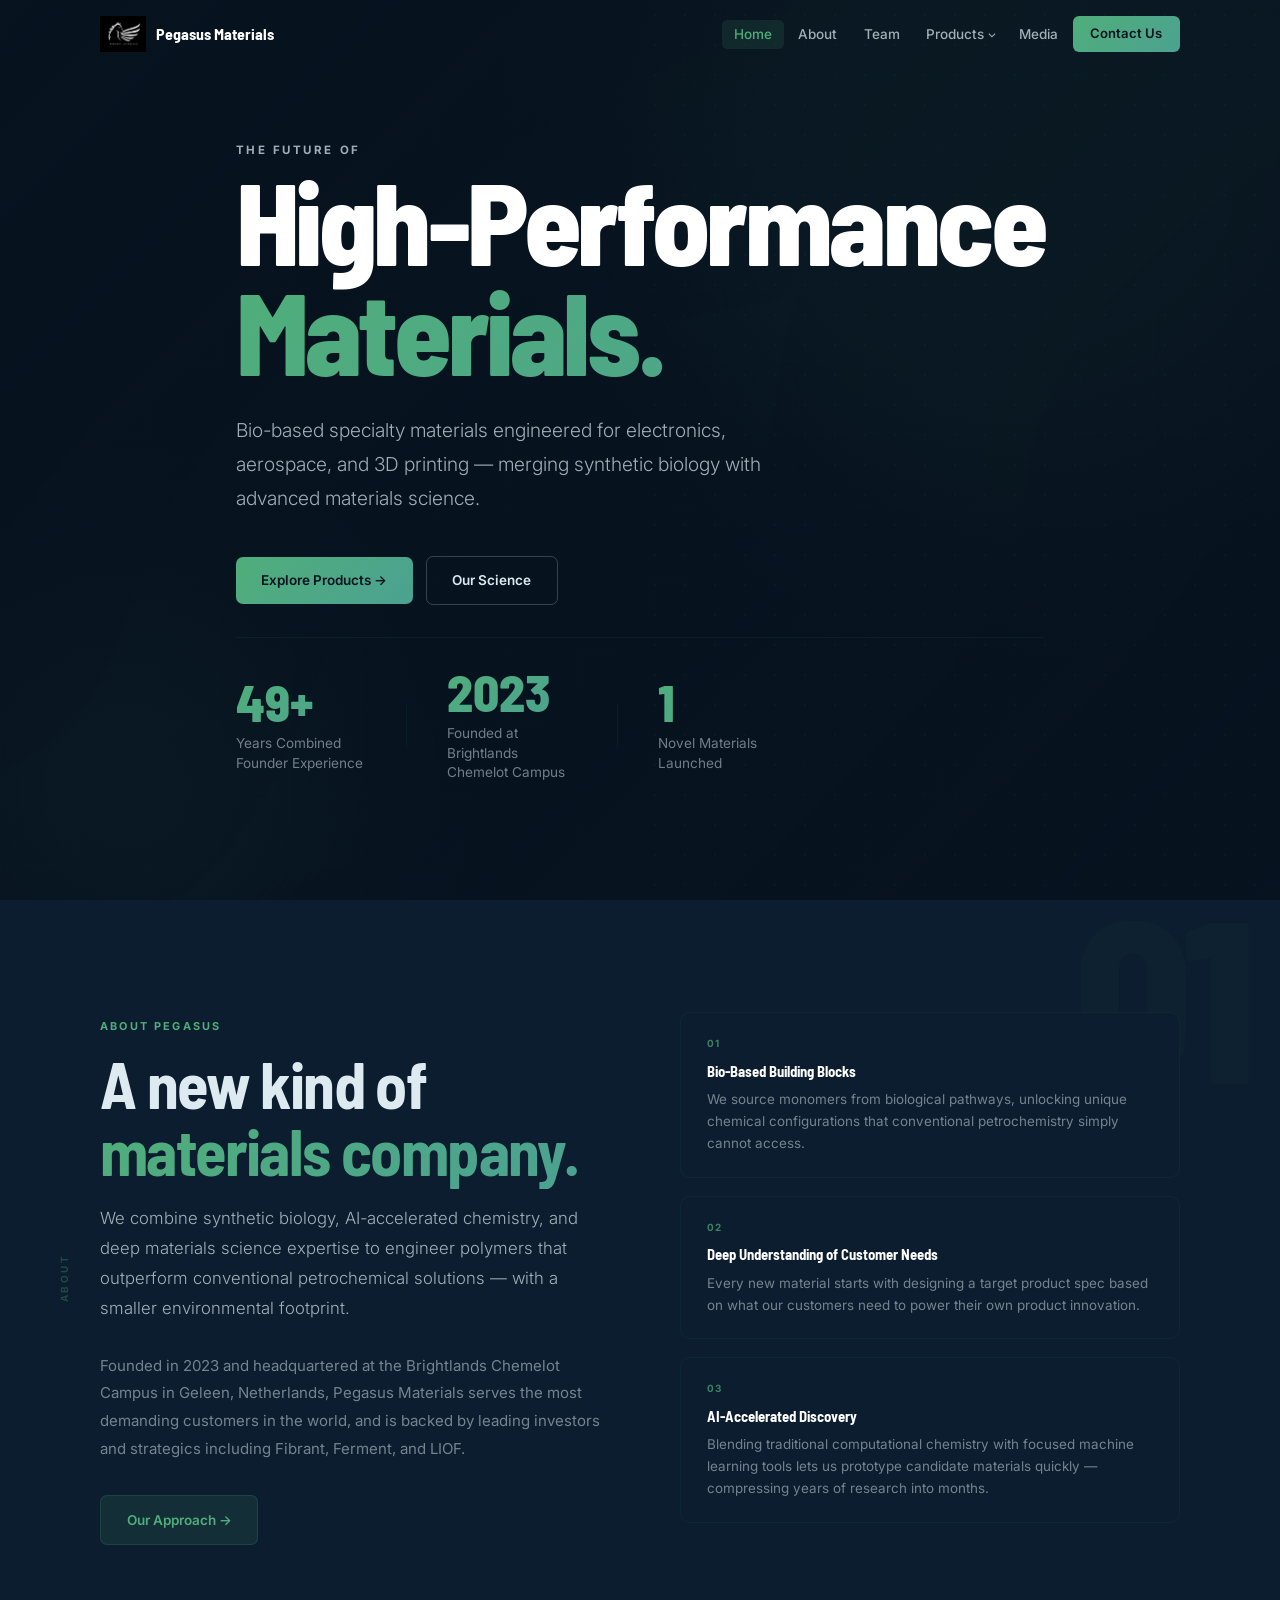
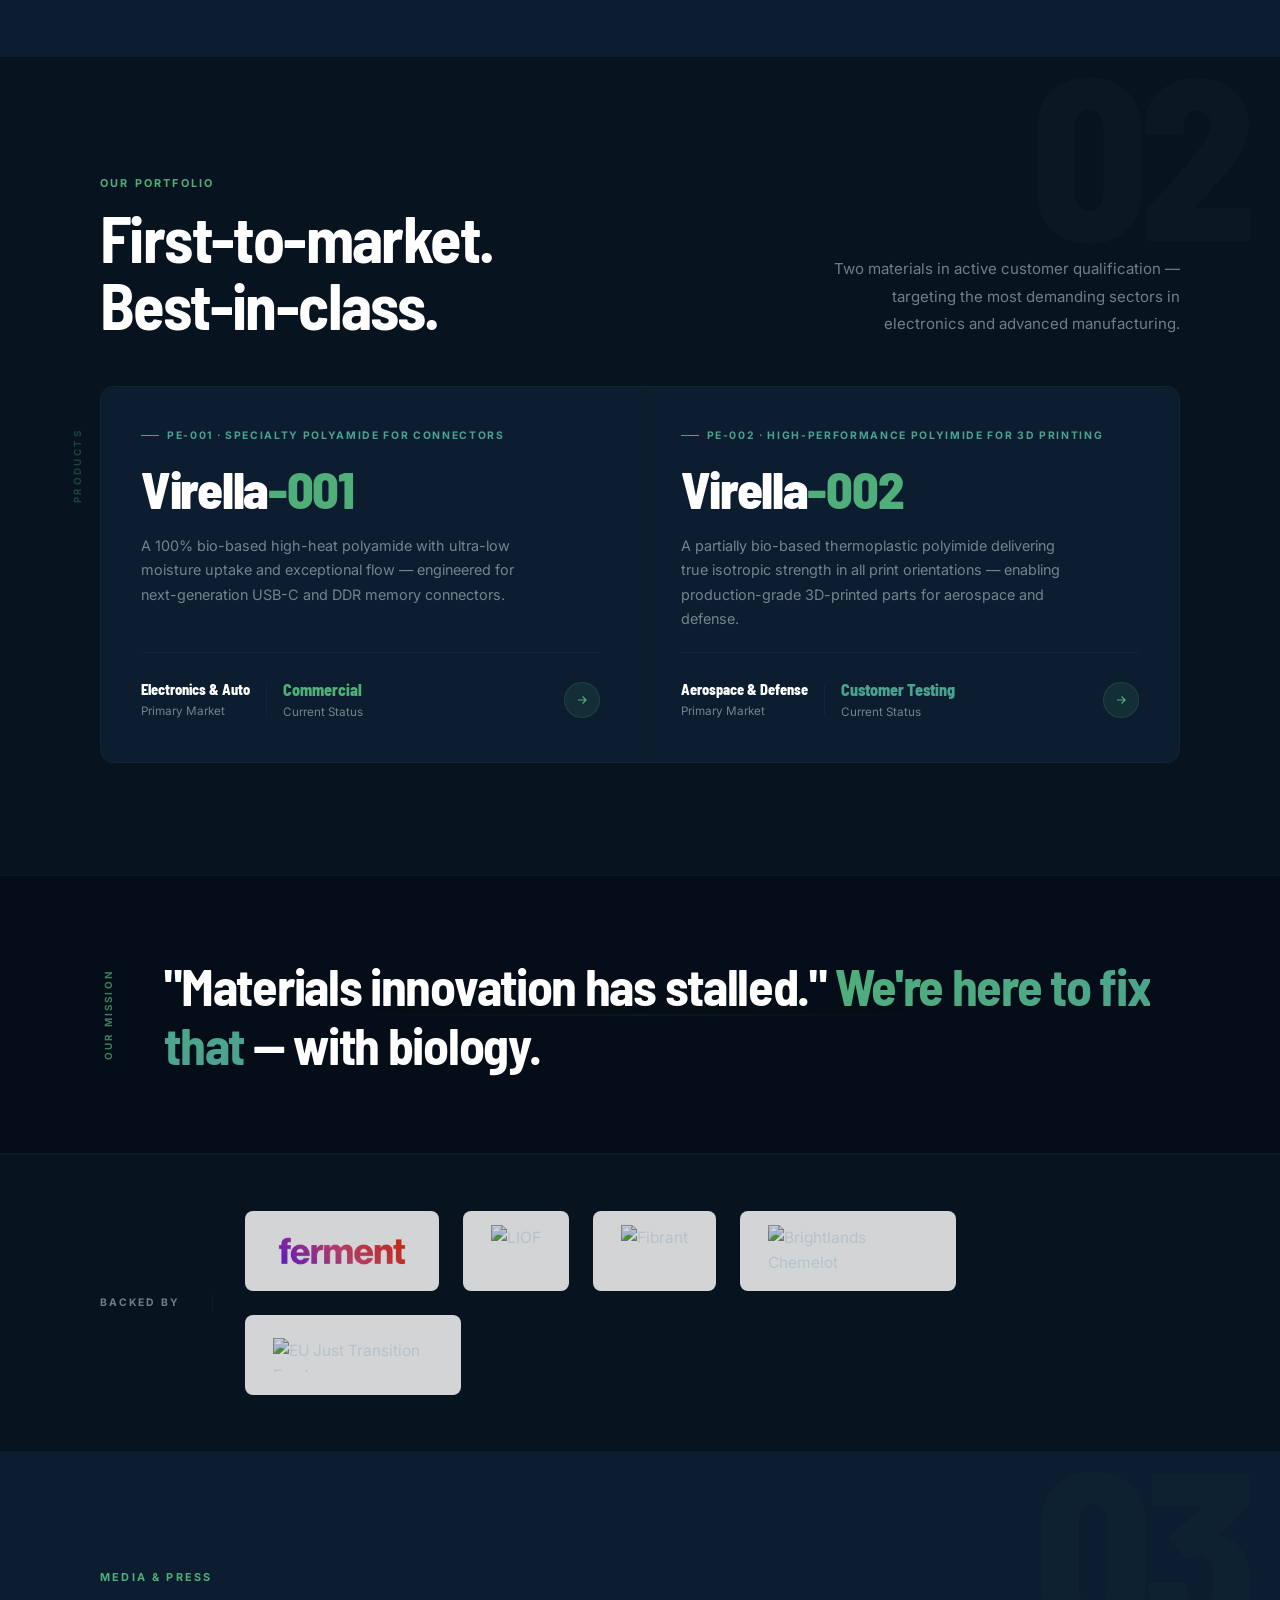
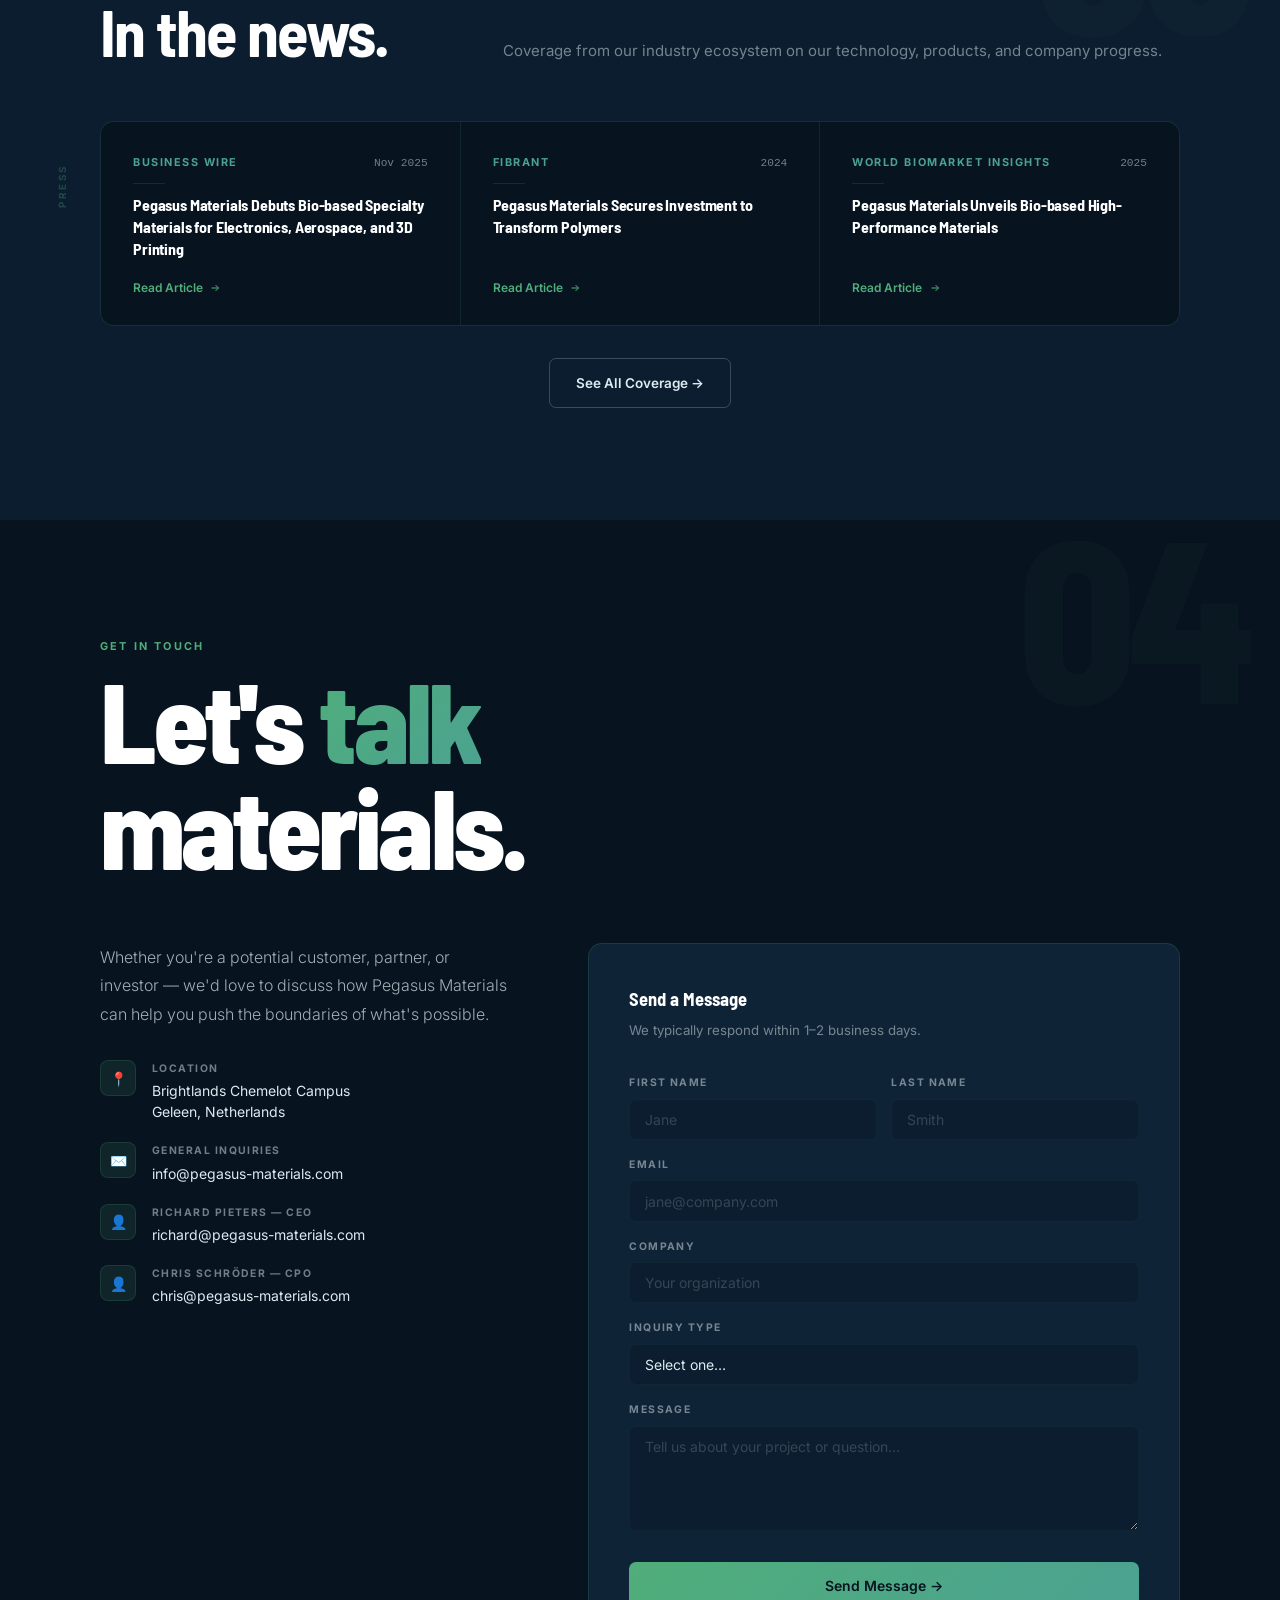
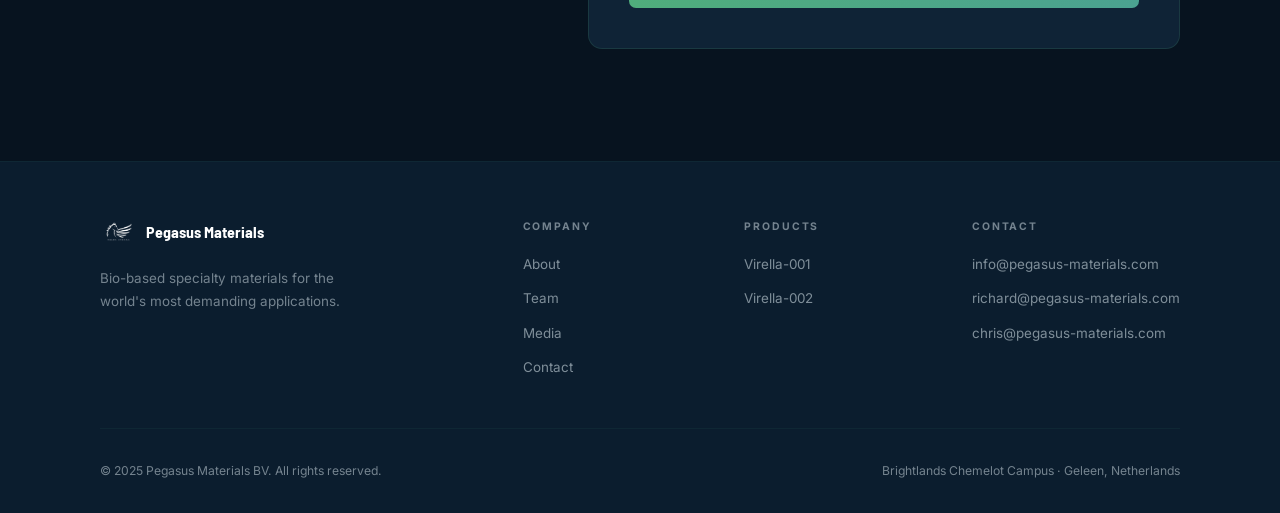
==== commit 7078d432: "Round 3 edits — 3/3/26 spreadsheet tab (16 changes) Home: - Trim hero height (padding 4rem/2.5rem) a" ====
--- a/index.html
+++ b/index.html
@@ -13,7 +13,7 @@
     /* ── Hero ── */
     .hero {
       min-height: 100vh; display: flex; align-items: center;
-      position: relative; overflow: hidden; padding: 6rem 0 3.5rem;
+      position: relative; overflow: hidden; padding: 4rem 0 2.5rem;
     }
     .hero-orb { position: absolute; border-radius: 50%; filter: blur(100px); opacity: 0.1; pointer-events: none; }
     .hero-orb-1 { width: 750px; height: 750px; background: var(--green); top: -240px; right: -120px; }
@@ -41,16 +41,16 @@
     .hero-lead { max-width: 580px; margin-bottom: 2.5rem; }
     .hero-stats {
       display: flex; align-items: center; gap: 0;
-      margin-top: 4rem; padding-top: 3rem; border-top: 1px solid var(--border-faint); flex-wrap: wrap;
+      margin-top: 2rem; padding-top: 1.75rem; border-top: 1px solid var(--border-faint); flex-wrap: wrap;
     }
     .hstat { padding: 0 2.5rem; }
     .hstat:first-child { padding-left: 0; }
     .hstat-val {
-      font-family: var(--fd); font-size: clamp(2rem, 3.5vw, 2.6rem); font-weight: 800; line-height: 1;
+      font-family: var(--fd); font-size: clamp(2.4rem, 4vw, 3.2rem); font-weight: 800; line-height: 1;
       background: linear-gradient(135deg, var(--green), var(--teal));
       -webkit-background-clip: text; -webkit-text-fill-color: transparent; background-clip: text;
     }
-    .hstat-lbl { font-size: 0.7rem; color: var(--muted); margin-top: 0.35rem; line-height: 1.45; max-width: 110px; }
+    .hstat-lbl { font-size: 0.85rem; color: var(--muted); margin-top: 0.4rem; line-height: 1.45; max-width: 130px; }
     .hstat-div { width: 1px; height: 44px; background: var(--border-faint); flex-shrink: 0; }
     /* ── About Teaser ── */
     .at-grid { display: grid; grid-template-columns: 1fr 1fr; gap: 5rem; align-items: start; }
@@ -165,7 +165,7 @@
       <div class="rev">
         <span class="t-label">About Pegasus</span>
         <h2 class="t-h2 at-lead-title">A new kind of <br><span class="grad">materials company.</span></h2>
-        <p class="t-lead" style="font-size:1.05rem;margin-bottom:1.75rem">We combine synthetic biology, AI-accelerated chemistry, and deep materials science to engineer polymers that outperform conventional petrochemical solutions — with a smaller environmental footprint.</p>
+        <p class="t-lead" style="font-size:1.05rem;margin-bottom:1.75rem">We combine synthetic biology, AI-accelerated chemistry, and deep materials science expertise to engineer polymers that outperform conventional petrochemical solutions — with a smaller environmental footprint.</p>
         <p class="t-body" style="margin-bottom:2rem">Founded in 2023 and headquartered at the Brightlands Chemelot Campus in Geleen, Netherlands, Pegasus Materials serves the most demanding customers in the world, and is backed by leading investors and strategics including Fibrant, Ferment, and LIOF.</p>
         <a href="about.html" class="btn btn-ghost">Our Approach →</a>
       </div>
@@ -253,16 +253,6 @@
       <p class="break-quote">
         "Materials innovation has stalled." <em>We're here to fix that</em> — with biology.
       </p>
-      <div class="break-meta">
-        <div>
-          <div class="break-stat-val">50+</div>
-          <div class="break-stat-lbl">Years of Domain Experience</div>
-        </div>
-        <div>
-          <div class="break-stat-val">2023</div>
-          <div class="break-stat-lbl">Founded</div>
-        </div>
-      </div>
     </div>
   </div>
 </div>
@@ -303,7 +293,7 @@
         <span class="t-label">Media &amp; Press</span>
         <h2 class="t-h2" style="margin-top:0.6rem;color:var(--white)">In the news.</h2>
       </div>
-      <p class="t-body">Coverage from the materials science and industrial biotech community on our technology and recent funding milestones.</p>
+      <p class="t-body">Coverage from our industry ecosystem on our technology, products, and company progress.</p>
     </div>
     <div class="media-grid">
       <a href="https://www.businesswire.com/news/home/20251120957112/en/Pegasus-Materials-Debuts-Bio-based-Specialty-Materials-for-Electronics-Aerospace-and-3D-Printing"
--- a/styles.css
+++ b/styles.css
@@ -286,16 +286,16 @@
   text-transform: uppercase; color: var(--muted); white-space: nowrap;
   padding-right: 2rem; border-right: 1px solid var(--border-faint);
 }
-.partners-row { display: flex; align-items: center; gap: 1rem; flex-wrap: wrap; flex: 1; }
+.partners-row { display: flex; align-items: center; gap: 1.5rem; flex-wrap: wrap; flex: 1; }
 .partner-logo-wrap {
   background: #fff;
-  border-radius: 8px; padding: 0.55rem 1.25rem;
+  border-radius: 8px; padding: 0.9rem 1.75rem;
   display: flex; align-items: center; justify-content: center;
-  height: 48px; transition: opacity 0.2s, transform 0.2s;
+  height: 80px; transition: opacity 0.2s, transform 0.2s;
   opacity: 0.82;
 }
 .partner-logo-wrap:hover { opacity: 1; transform: translateY(-1px); }
-.partner-logo-wrap img { height: 26px; width: auto; max-width: 120px; object-fit: contain; }
+.partner-logo-wrap img { height: 52px; width: auto; max-width: 160px; object-fit: contain; }
 .partner-logo-text {
   background: var(--navy-card); border: 1px solid var(--border-faint);
   border-radius: 8px; padding: 0.55rem 1.25rem; height: 48px;
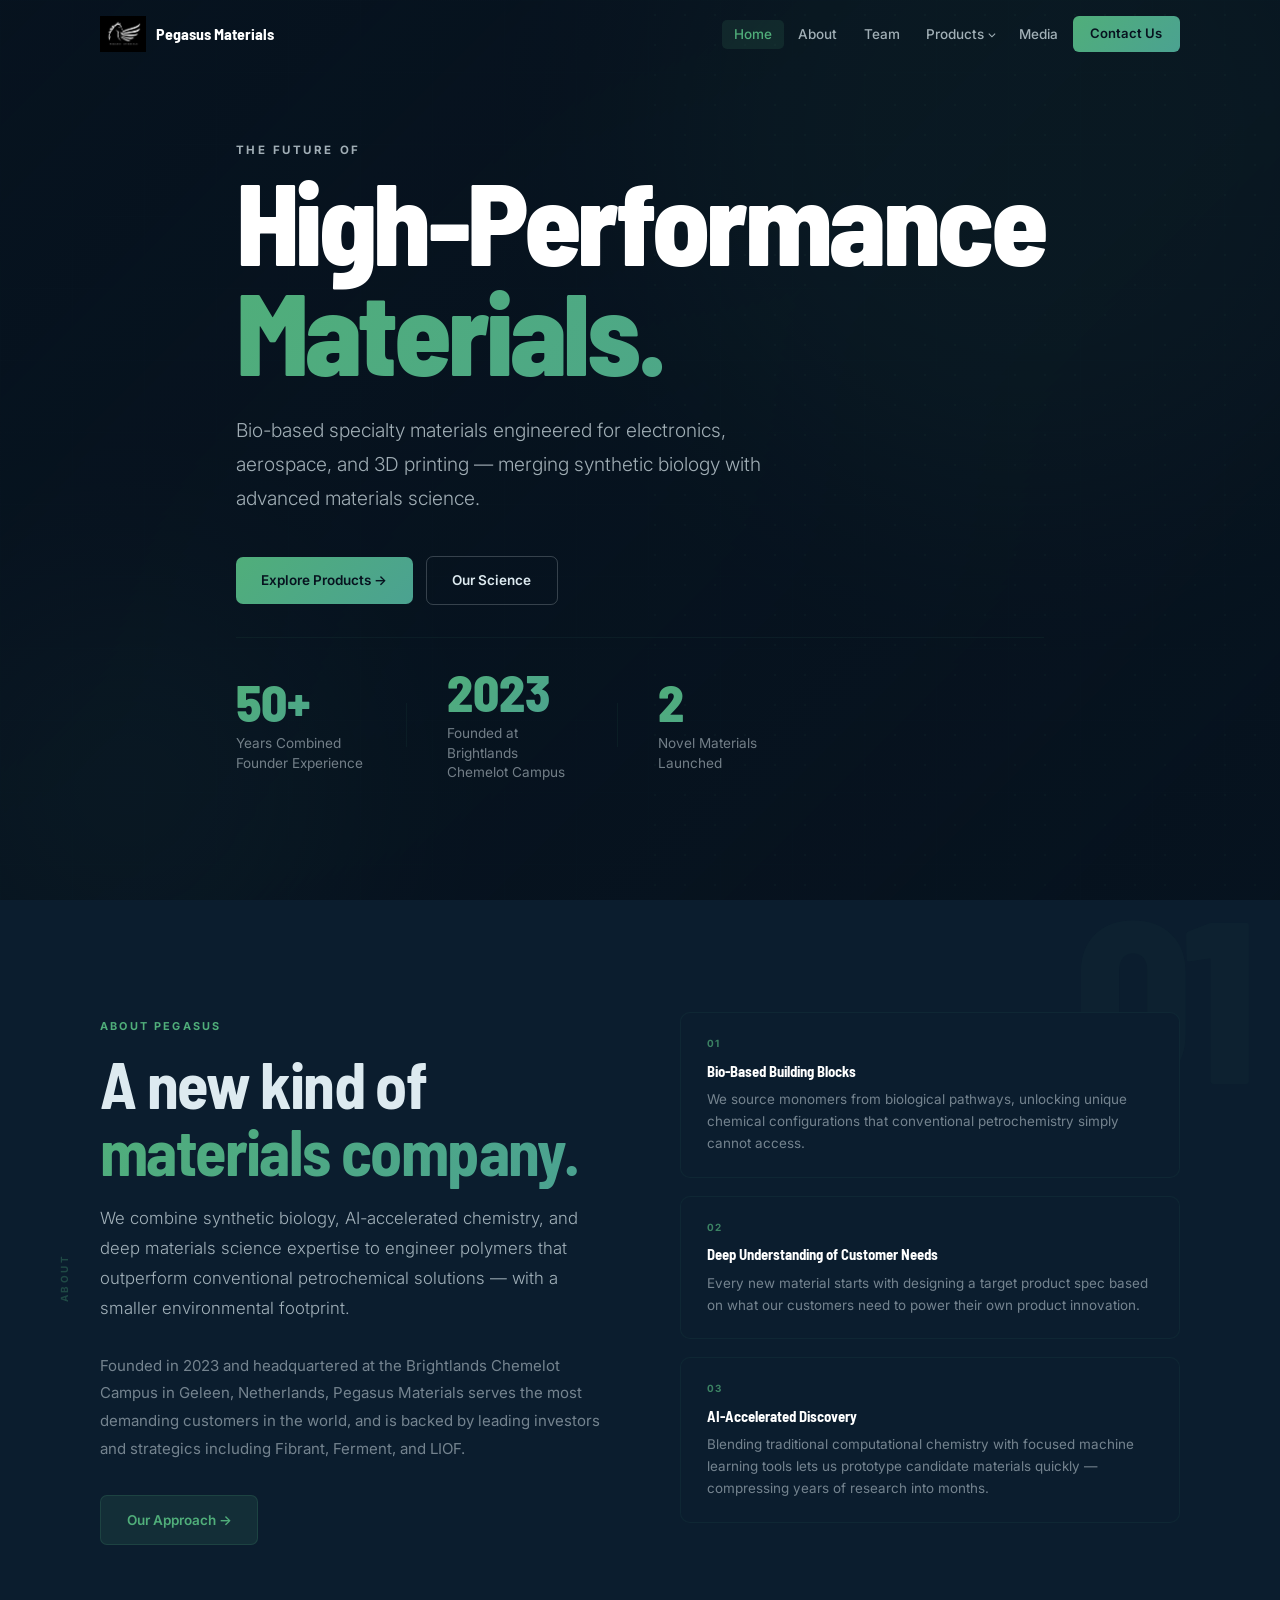
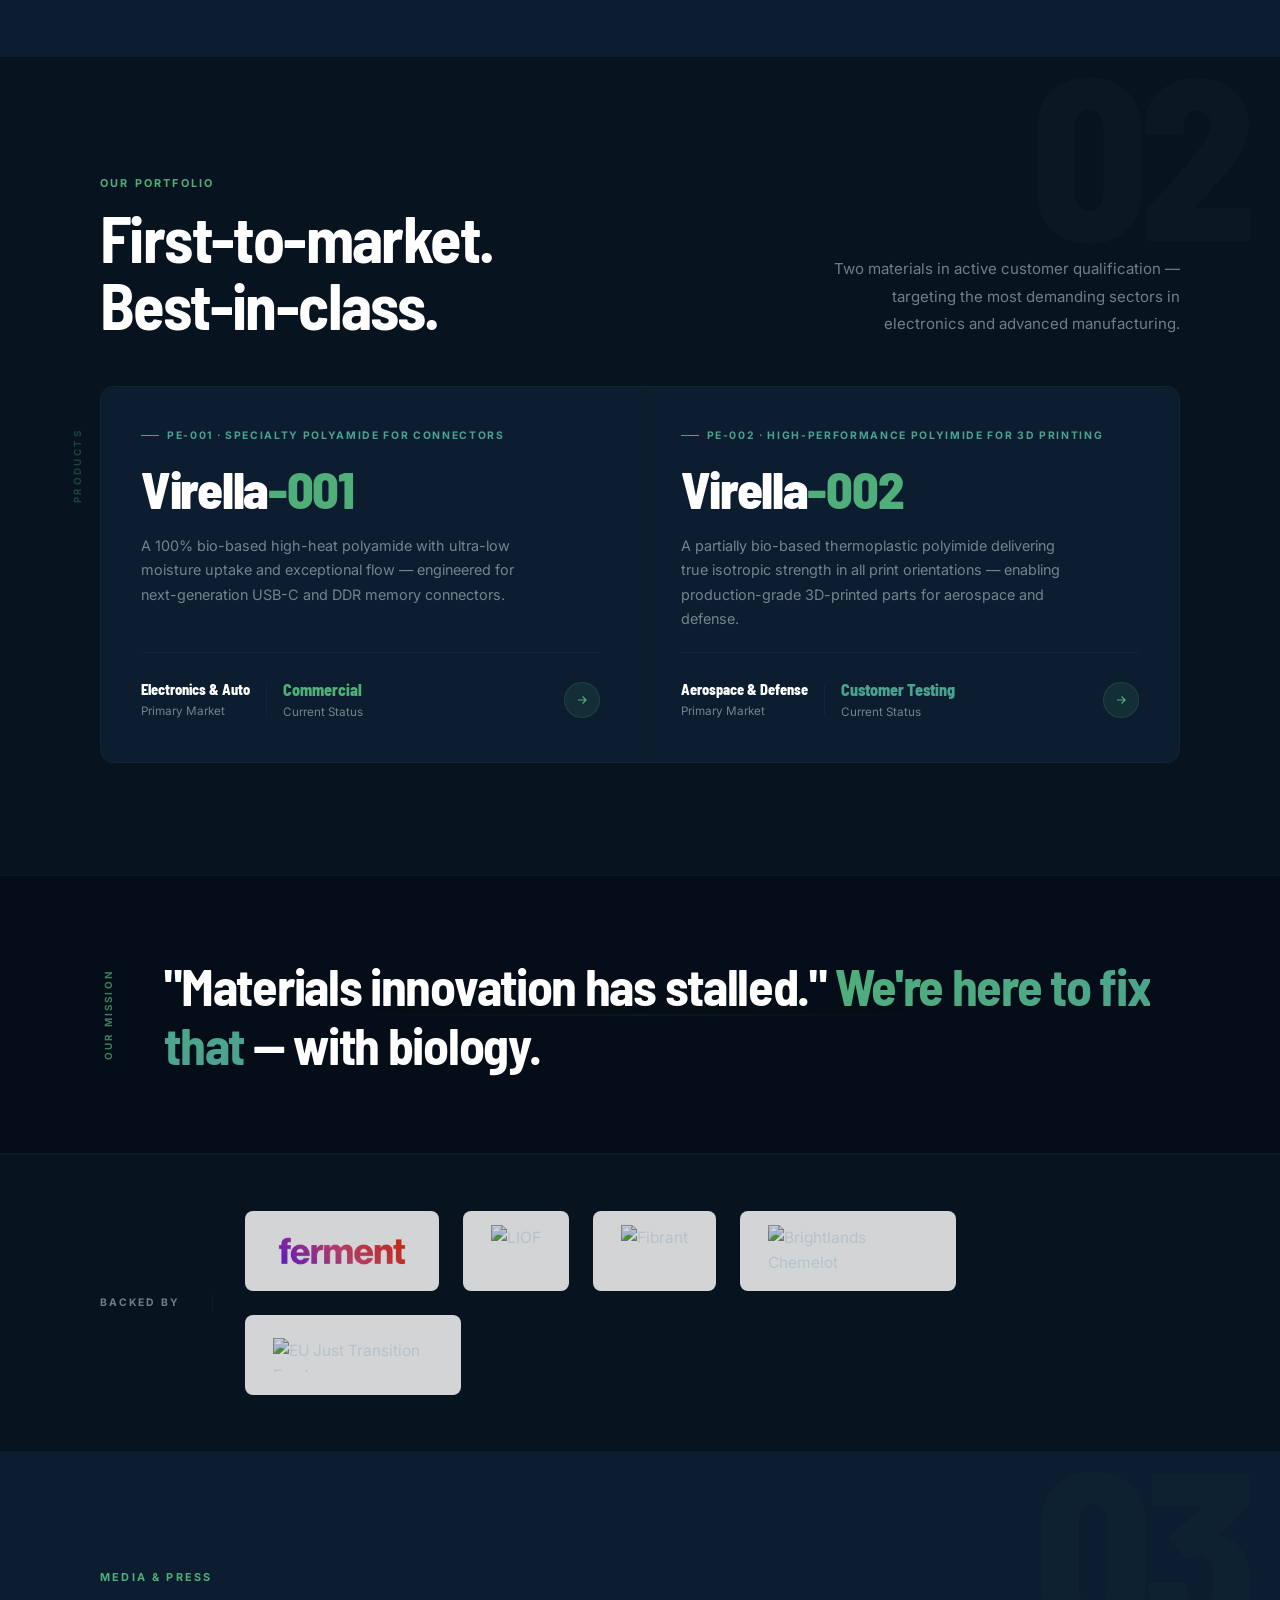
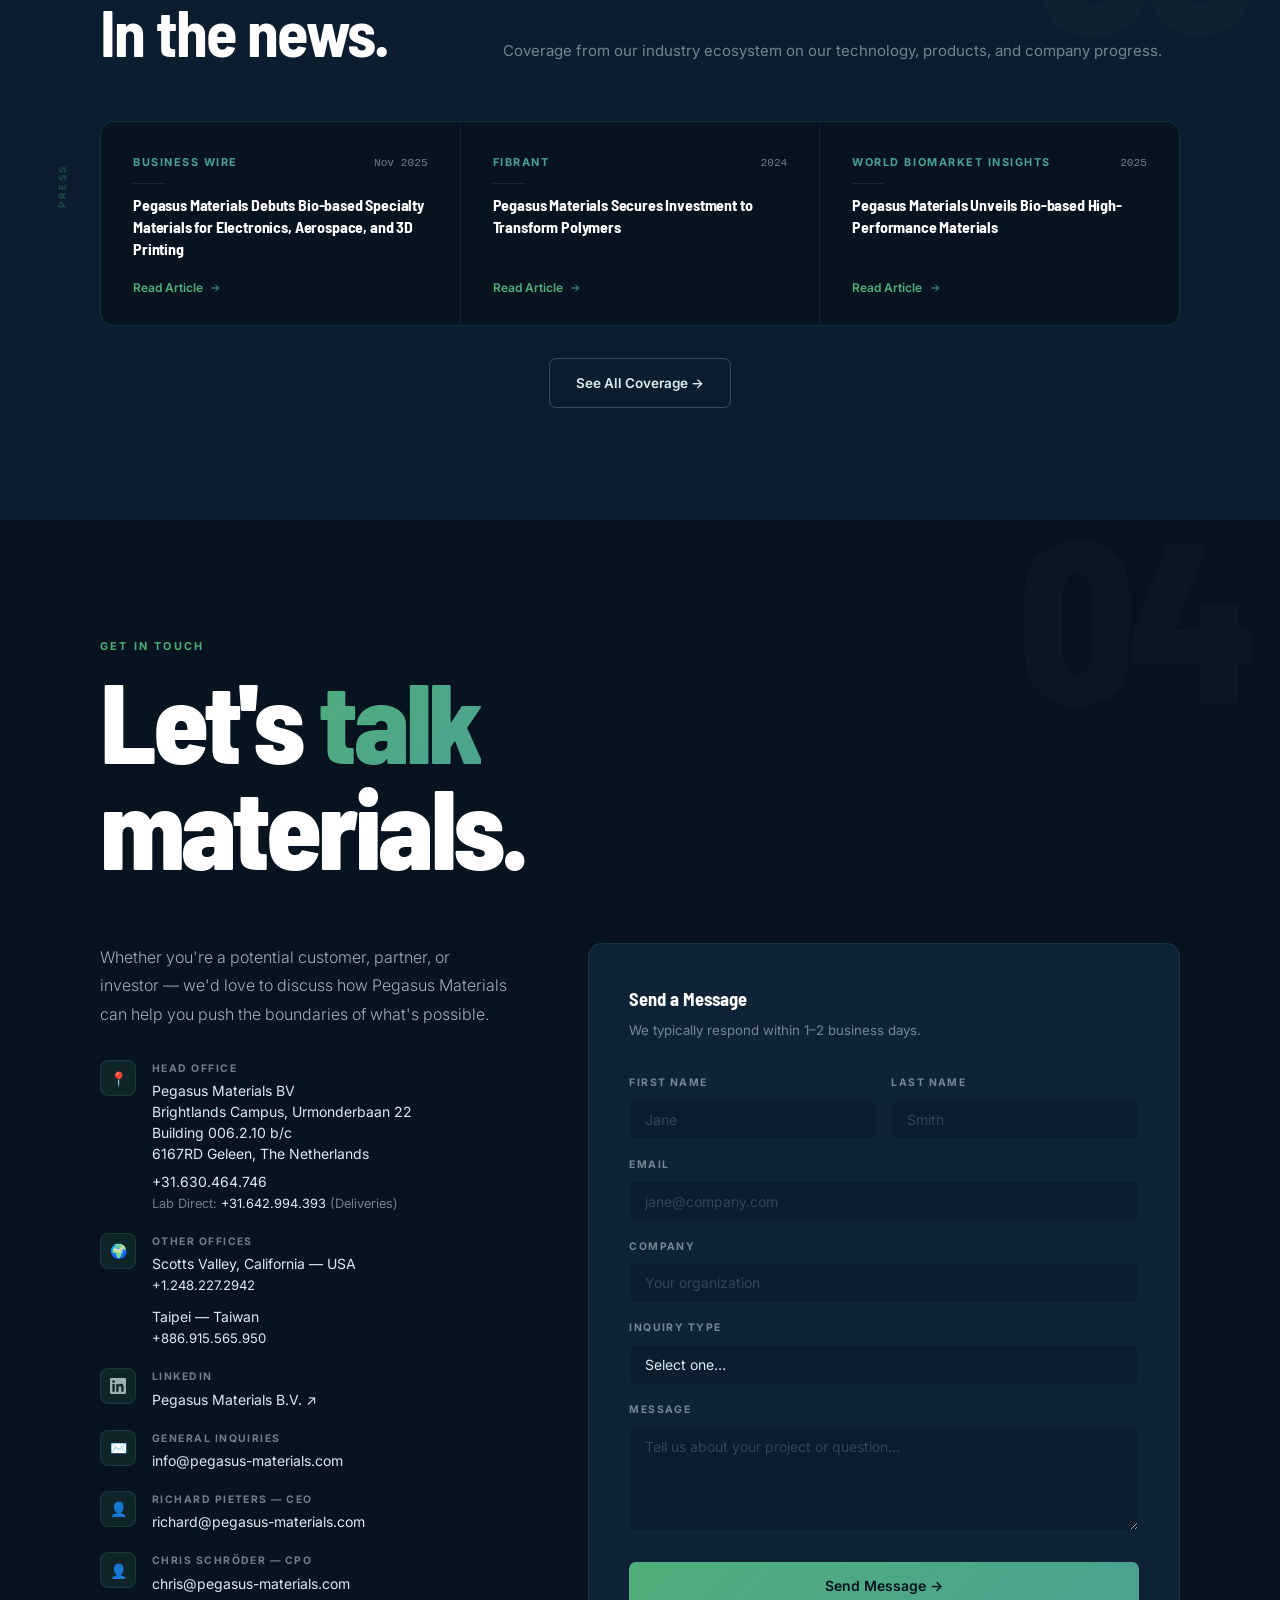
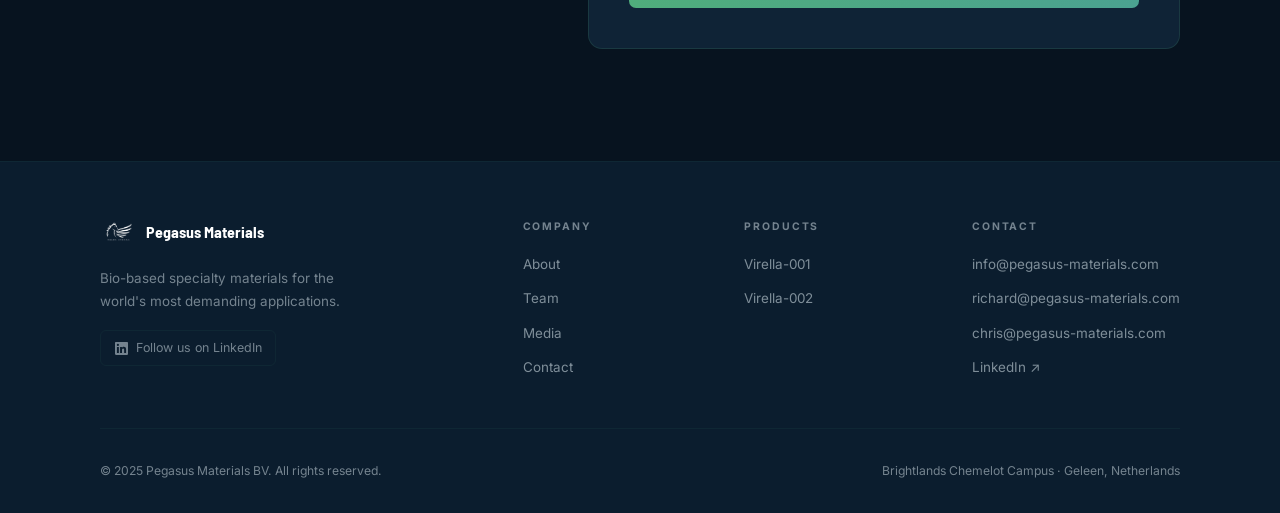
==== commit e6068711: "Add full contact info + LinkedIn across all pages Contact section (index.html): - Head Office: full " ====
--- a/index.html
+++ b/index.html
@@ -354,8 +354,38 @@
           <div class="cinfo">
             <div class="cinfo-icon">📍</div>
             <div>
-              <div class="cinfo-lbl">Location</div>
-              <div class="cinfo-val">Brightlands Chemelot Campus<br>Geleen, Netherlands</div>
+              <div class="cinfo-lbl">Head Office</div>
+              <div class="cinfo-val">
+                Pegasus Materials BV<br>
+                Brightlands Campus, Urmonderbaan 22<br>
+                Building 006.2.10 b/c<br>
+                6167RD Geleen, The Netherlands<br>
+                <span style="margin-top:0.4rem;display:block">
+                  <a href="tel:+31630464746">+31.630.464.746</a><br>
+                  <span style="font-size:0.8rem;color:var(--muted)">Lab Direct: <a href="tel:+31642994393">+31.642.994.393</a> (Deliveries)</span>
+                </span>
+              </div>
+            </div>
+          </div>
+          <div class="cinfo">
+            <div class="cinfo-icon">🌍</div>
+            <div>
+              <div class="cinfo-lbl">Other Offices</div>
+              <div class="cinfo-val">
+                Scotts Valley, California — USA<br>
+                <span style="font-size:0.82rem;color:var(--muted)"><a href="tel:+12482272942">+1.248.227.2942</a></span>
+                <span style="display:block;margin-top:0.6rem">Taipei — Taiwan</span>
+                <span style="font-size:0.82rem;color:var(--muted)"><a href="tel:+886915565950">+886.915.565.950</a></span>
+              </div>
+            </div>
+          </div>
+          <div class="cinfo">
+            <div class="cinfo-icon">
+              <svg width="16" height="16" viewBox="0 0 24 24" fill="currentColor" style="opacity:0.7"><path d="M20.447 20.452h-3.554v-5.569c0-1.328-.027-3.037-1.852-3.037-1.853 0-2.136 1.445-2.136 2.939v5.667H9.351V9h3.414v1.561h.046c.477-.9 1.637-1.85 3.37-1.85 3.601 0 4.267 2.37 4.267 5.455v6.286zM5.337 7.433a2.062 2.062 0 01-2.063-2.065 2.064 2.064 0 112.063 2.065zm1.782 13.019H3.555V9h3.564v11.452zM22.225 0H1.771C.792 0 0 .774 0 1.729v20.542C0 23.227.792 24 1.771 24h20.451C23.2 24 24 23.227 24 22.271V1.729C24 .774 23.2 0 22.222 0h.003z"/></svg>
+            </div>
+            <div>
+              <div class="cinfo-lbl">LinkedIn</div>
+              <div class="cinfo-val"><a href="https://www.linkedin.com/company/pegasus-materials-b-v" target="_blank" rel="noopener">Pegasus Materials B.V. ↗</a></div>
             </div>
           </div>
           <div class="cinfo">
@@ -426,6 +456,12 @@
           Pegasus Materials
         </a>
         <p>Bio-based specialty materials for the world's most demanding applications.</p>
+        <div class="footer-social">
+          <a href="https://www.linkedin.com/company/pegasus-materials-b-v" target="_blank" rel="noopener" class="footer-social-link">
+            <svg width="13" height="13" viewBox="0 0 24 24" fill="currentColor"><path d="M20.447 20.452h-3.554v-5.569c0-1.328-.027-3.037-1.852-3.037-1.853 0-2.136 1.445-2.136 2.939v5.667H9.351V9h3.414v1.561h.046c.477-.9 1.637-1.85 3.37-1.85 3.601 0 4.267 2.37 4.267 5.455v6.286zM5.337 7.433a2.062 2.062 0 01-2.063-2.065 2.064 2.064 0 112.063 2.065zm1.782 13.019H3.555V9h3.564v11.452zM22.225 0H1.771C.792 0 0 .774 0 1.729v20.542C0 23.227.792 24 1.771 24h20.451C23.2 24 24 23.227 24 22.271V1.729C24 .774 23.2 0 22.222 0h.003z"/></svg>
+            Follow us on LinkedIn
+          </a>
+        </div>
       </div>
       <div class="footer-col">
         <h5>Company</h5>
@@ -449,6 +485,7 @@
           <li><a href="mailto:info@pegasus-materials.com">info@pegasus-materials.com</a></li>
           <li><a href="mailto:richard@pegasus-materials.com">richard@pegasus-materials.com</a></li>
           <li><a href="mailto:chris@pegasus-materials.com">chris@pegasus-materials.com</a></li>
+          <li><a href="https://www.linkedin.com/company/pegasus-materials-b-v" target="_blank" rel="noopener">LinkedIn ↗</a></li>
         </ul>
       </div>
     </div>
--- a/styles.css
+++ b/styles.css
@@ -511,6 +511,14 @@
 footer { background: var(--navy-mid); border-top: 1px solid var(--border-faint); padding: 3.5rem 0 2rem; position: relative; z-index: 1; }
 .footer-top { display: flex; justify-content: space-between; align-items: flex-start; gap: 3rem; margin-bottom: 3rem; flex-wrap: wrap; }
 .footer-brand p { color: var(--muted); font-size: 0.84rem; max-width: 270px; margin-top: 0.85rem; line-height: 1.7; }
+.footer-social { margin-top: 1.1rem; }
+.footer-social-link {
+  display: inline-flex; align-items: center; gap: 0.5rem;
+  font-size: 0.78rem; color: var(--muted); text-decoration: none;
+  padding: 0.4rem 0.85rem; border: 1px solid var(--border-faint);
+  border-radius: 6px; transition: color 0.2s, border-color 0.2s;
+}
+.footer-social-link:hover { color: var(--green); border-color: var(--green); opacity: 1; }
 .footer-logo { display: inline-flex; align-items: center; gap: 0.65rem; font-family: var(--fd); font-weight: 700; color: var(--white); font-size: 1rem; }
 .footer-logo img { height: 28px; }
 .footer-col h5 { font-size: 0.65rem; font-weight: 700; letter-spacing: 0.18em; text-transform: uppercase; color: var(--muted); margin-bottom: 1rem; }
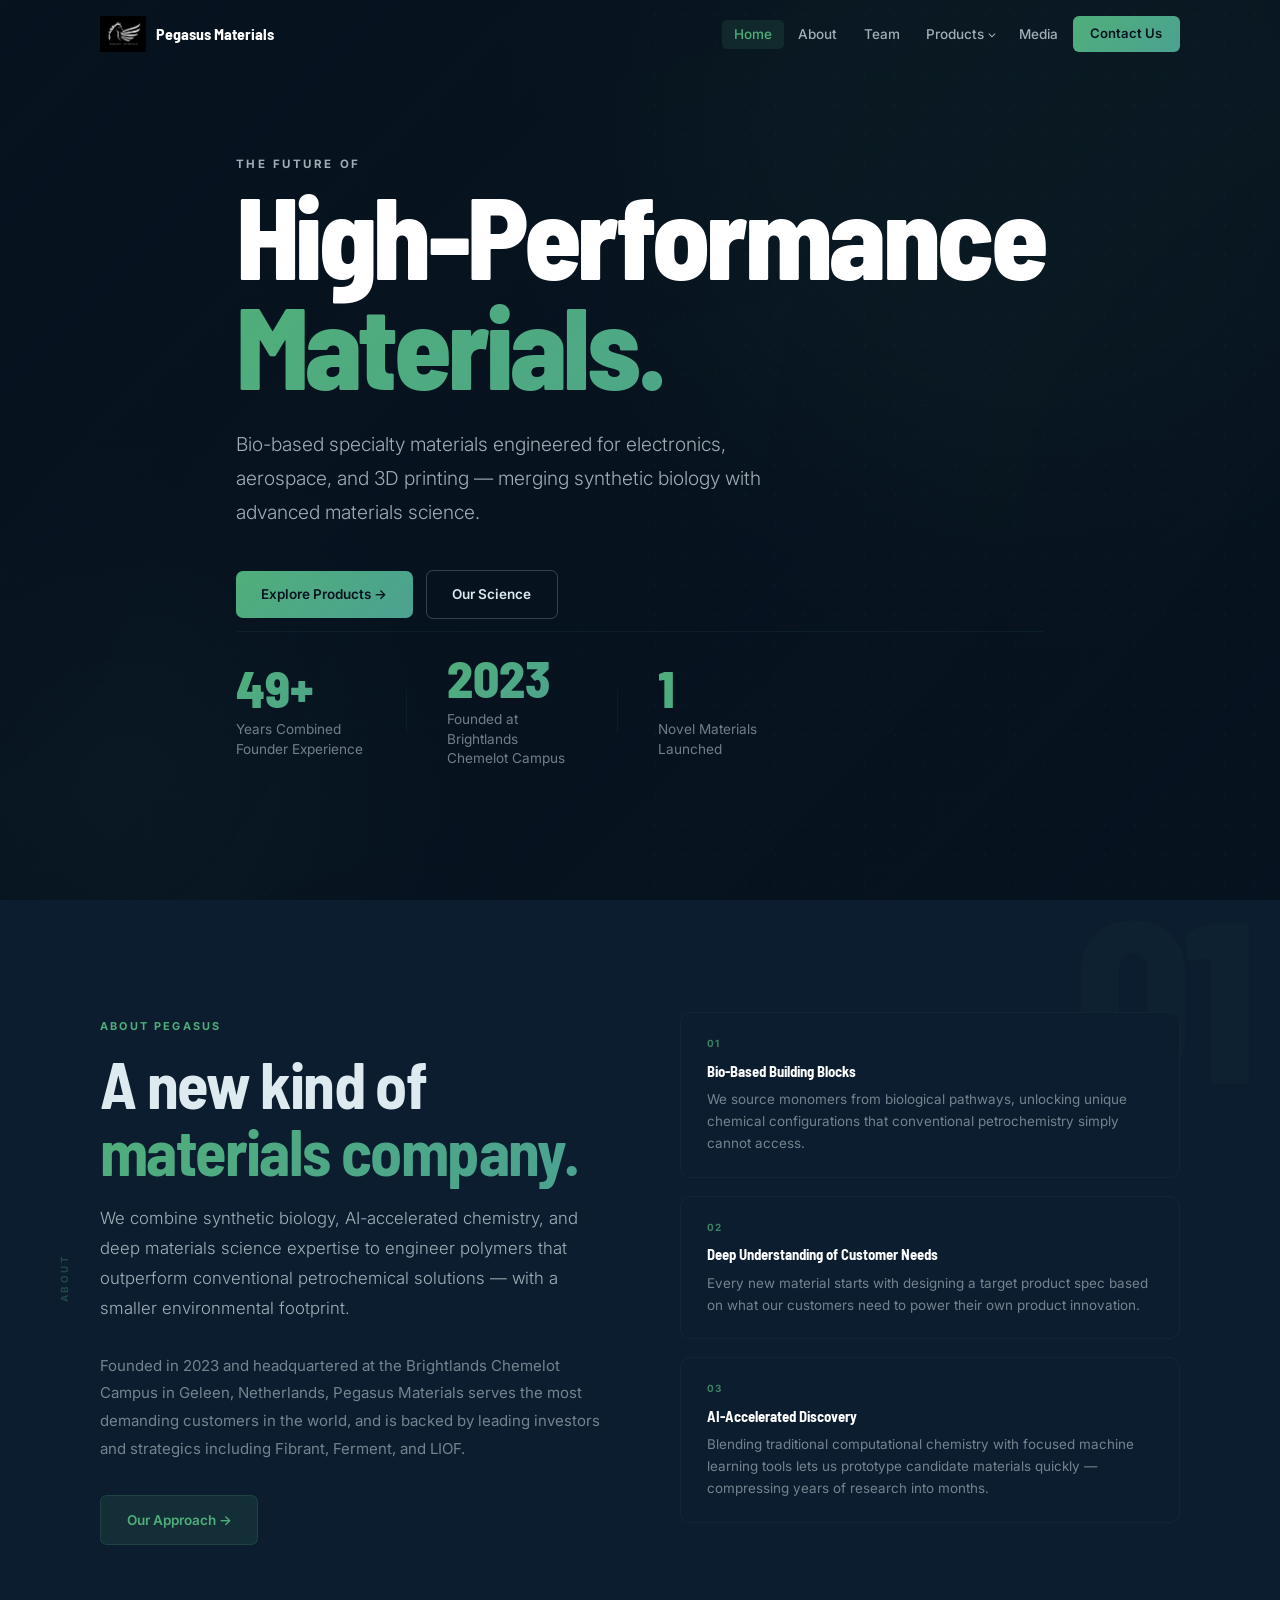
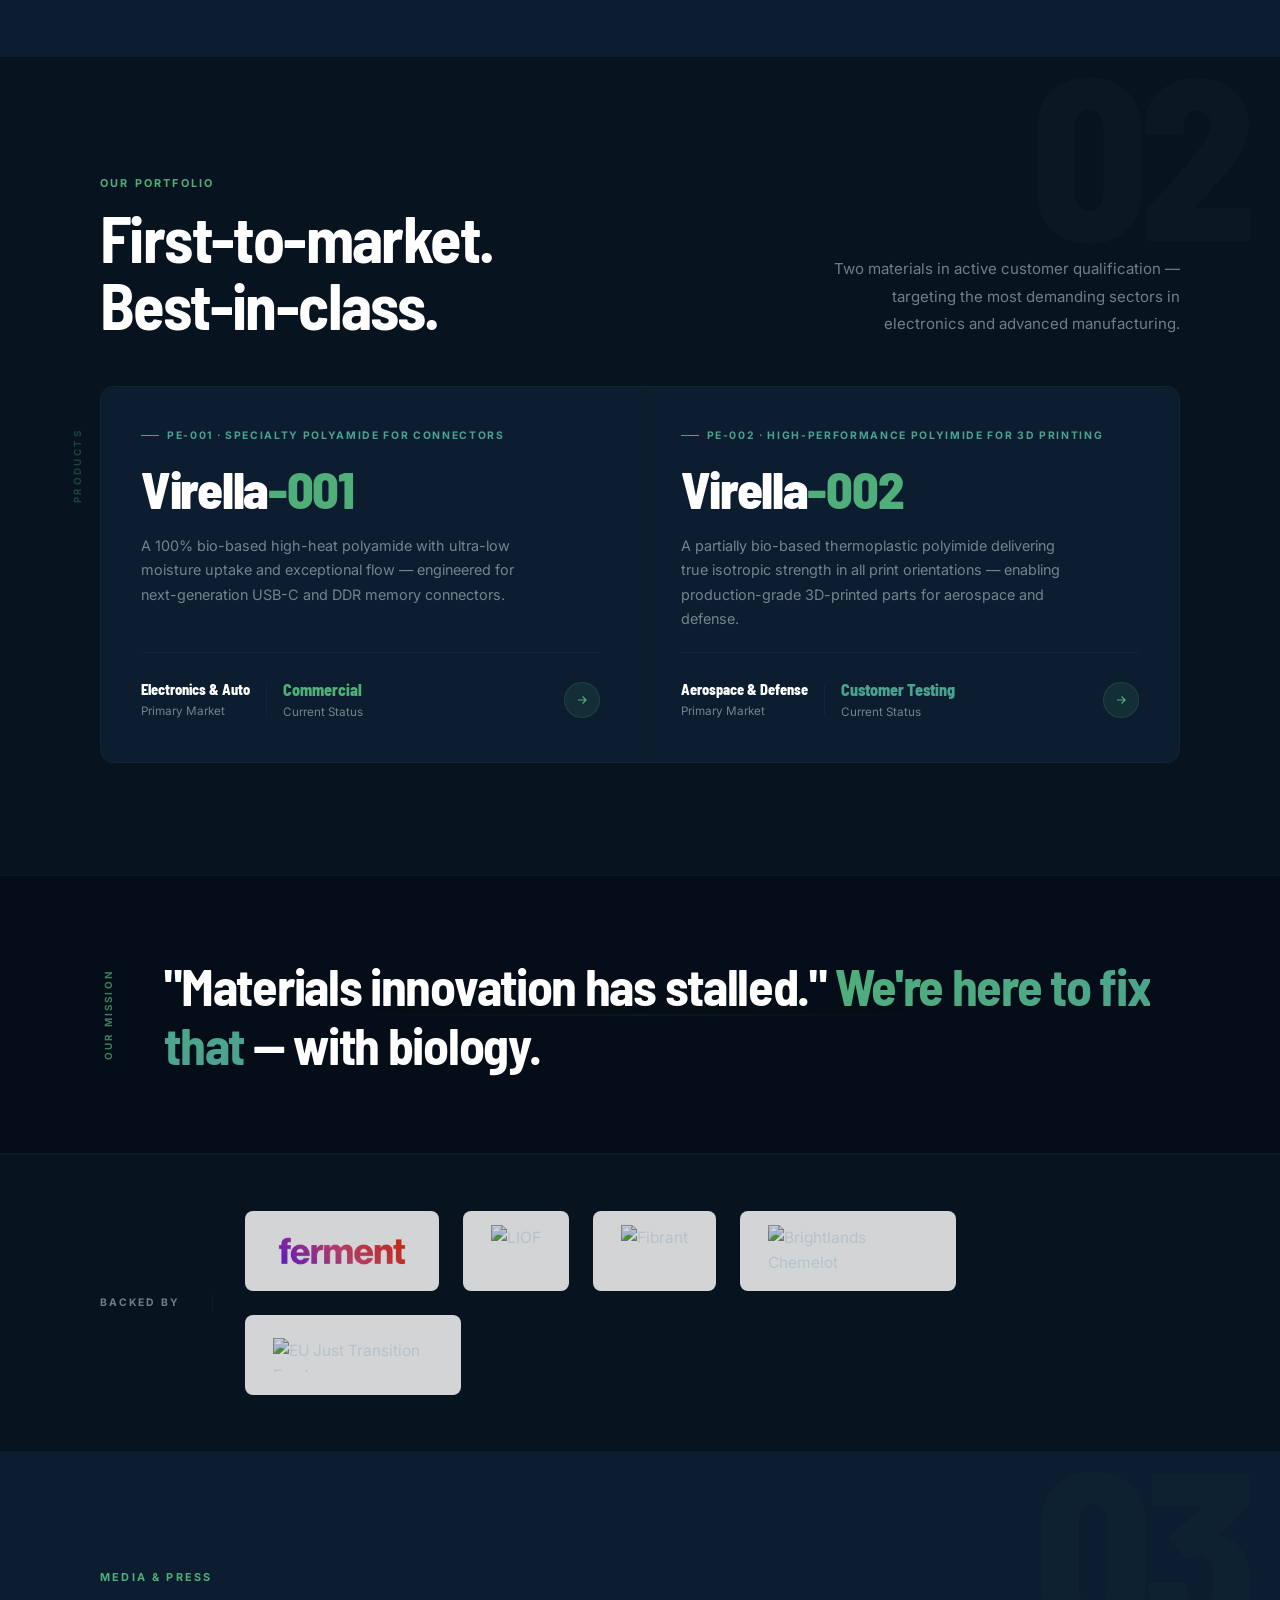
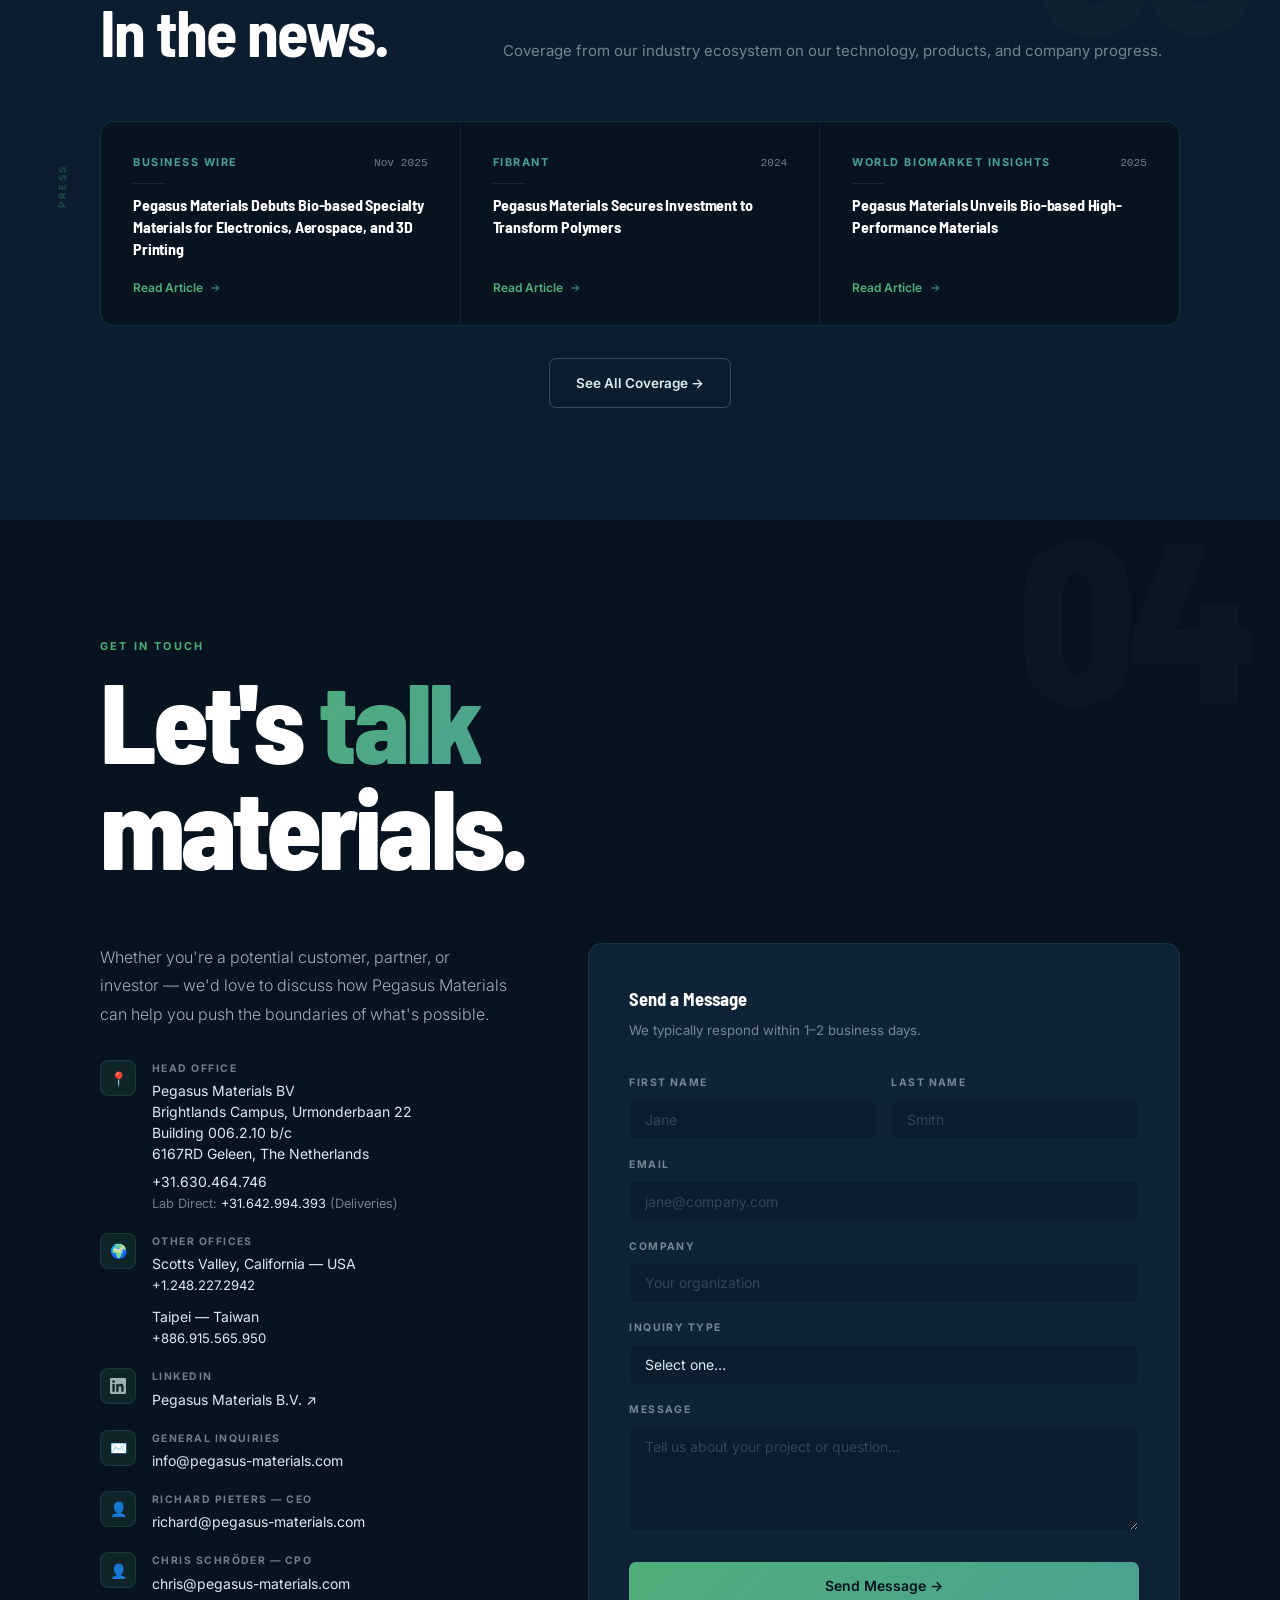
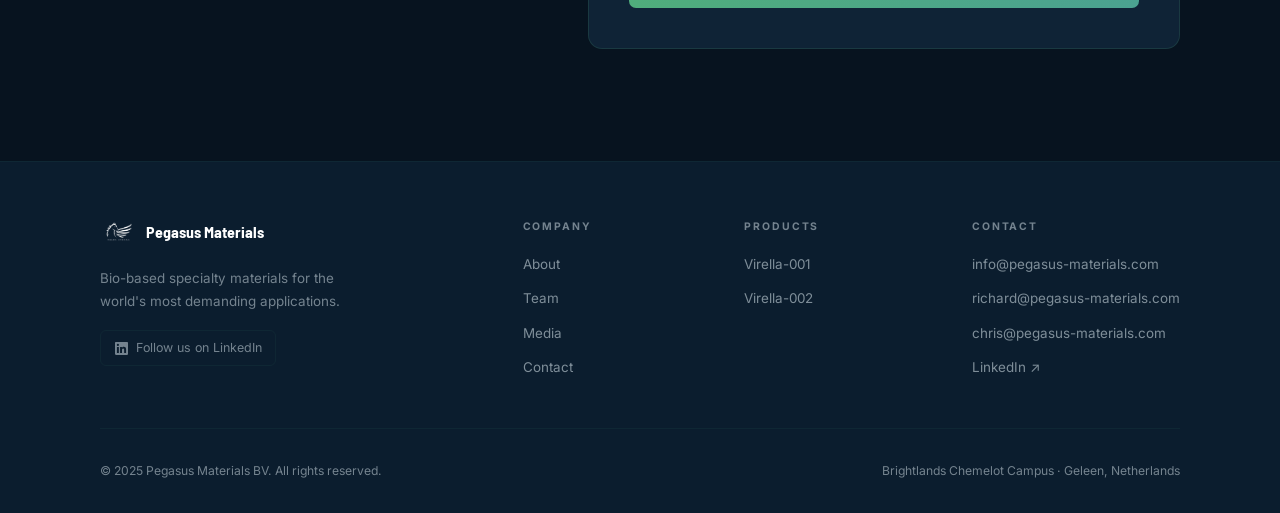
==== commit fb458f78: "Fix hero spacing, modal photos, and team page copy - Tighten hero stats margin-top (2rem→0.75rem) an" ====
--- a/index.html
+++ b/index.html
@@ -41,7 +41,7 @@
     .hero-lead { max-width: 580px; margin-bottom: 2.5rem; }
     .hero-stats {
       display: flex; align-items: center; gap: 0;
-      margin-top: 2rem; padding-top: 1.75rem; border-top: 1px solid var(--border-faint); flex-wrap: wrap;
+      margin-top: 0.75rem; padding-top: 1.25rem; border-top: 1px solid var(--border-faint); flex-wrap: wrap;
     }
     .hstat { padding: 0 2.5rem; }
     .hstat:first-child { padding-left: 0; }
--- a/styles.css
+++ b/styles.css
@@ -427,7 +427,7 @@
 .tag { background: rgba(80,174,122,0.07); border: 1px solid rgba(80,174,122,0.15); border-radius: 5px; padding: 0.26rem 0.65rem; font-size: 0.76rem; color: var(--muted-hi); }
 
 /* Chart */
-.chart-box { background: var(--navy-lift); border: 1px solid var(--border-faint); border-radius: 12px; padding: 1.75rem; position: sticky; top: 6rem; }
+.chart-box { background: var(--navy-lift); border: 1px solid var(--border-faint); border-radius: 12px; padding: 1.75rem; }
 .chart-label { font-family: var(--fd); font-size: 0.68rem; font-weight: 700; color: var(--muted); text-align: center; text-transform: uppercase; letter-spacing: 0.14em; margin-bottom: 1.5rem; display: flex; align-items: center; gap: 0.75rem; justify-content: center; }
 .chart-label::before, .chart-label::after { content: ''; flex: 1; height: 1px; background: var(--border-faint); }
 .chart-canvas { position: relative; height: 295px; }
